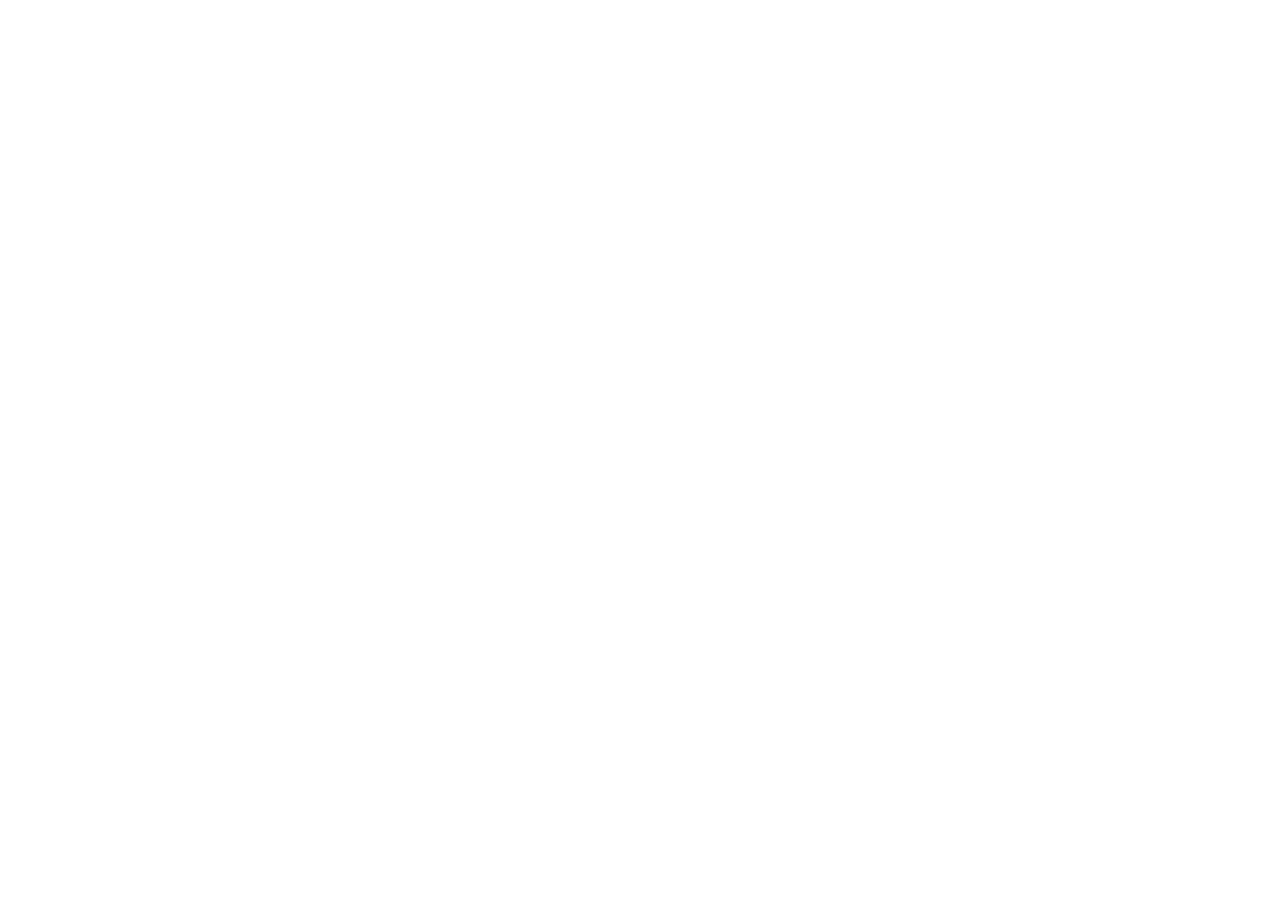
==== index.html @ 14834a82 "init: create shelter app" ====
<!DOCTYPE html>
<html lang="en">
  <head>
    <meta charset="UTF-8" />
    <meta name="viewport" content="width=device-width, initial-scale=1.0" />
    <title>Shelter</title>
    <link rel="stylesheet" href="./assets/normalize.css" />
    <link rel="stylesheet" href="./css/style.css" />
    <link rel="stylesheet" href="./css/pets.css" />
    <link rel="stylesheet" href="./css/main.css" />
    <link rel="icon" href="./favicon.ico" type="image/x-icon" />
  </head>
  <body>
    <div id="app" class="main-container"></div>

    <div>
      <script src="js/route.js"></script>
      <script src="js/router.js"></script>
      <script src="js/app.js"></script>
    </div>
  </body>
  <script src="./script.js"></script>
</html>
---- css/style.css ----
html {
  font-size: 10px;
  scroll-behavior: smooth;
}


h3 {
  font: 400 3.5rem/4.5rem Georgia;
  letter-spacing: 1.9px;
  color: #545454;
  margin: 0;
}

h6 {
  margin: 0;
}

a {
  text-decoration: none;
}
---- css/pets.css ----
h4 {
  font: 400 2rem/1 Georgia;
  letter-spacing: 0.06em;
  color: #545454;
  display: block;
  align-self: center;
  margin: 0;
}

.burger_nav,
.friends_br {
  display: none;
}
.scale_class,
.navigation__link,
.header_logo,
.button {
  transition: 0.35s ease-in-out;
  transform: scale(1);
}
.scale_class:hover,
.navigation__link:hover,
.header_logo:hover,
.button:hover {
  transform: scale(1.1);
}

.navigation__link:hover {
  color: #292929;
}

.button {
  width: 187px;
  height: 52px;
  border-radius: 100px;
  border: 2px solid #f1cdb3;
  background-color: #fff;
  box-sizing: border-box;
  transform: translateY(3px);
  display: flex;
  justify-content: center;
  align-items: center;
  cursor: pointer;
}
.button:hover {
  background-color: #fddcc4;
}

.button span {
  font: 400 1.7rem/130% Georgia;
  letter-spacing: 0.06em;
  text-decoration: none;
  color: #292929;
  display: block;
}

.wrapper {
  margin: auto;
  max-width: 1280px;
  box-sizing: border-box;
  width: 100%;
  padding: 0 40px;
}

.header_wrapper {
  background-color: #ffffff;
  height: 120px;
  display: flex;
  justify-content: space-between;
  flex-direction: row;
  padding: 30px 40px;
}

.header__navigation {
  width: 443px;
  display: flex;
  align-items: center;
}

.navigation {
  display: flex;
  flex-direction: row;
  justify-content: space-between;
  margin: 0;
  width: 100%;
  padding: 0;
}

.header_logo {
  margin: 0;
  font-size: 3.2rem;
  color: #545454;
  font-weight: 400;
  font-family: Georgia, 'Times New Roman', Times, serif;
  letter-spacing: 0.06em;
  line-height: 110%;
}

.header_logo a {
  color: #545454;
}

.header_subline {
  color: #292929;
  font-family: Arial, Helvetica, sans-serif;
  font-size: 1.3rem;
  text-indent: 4px;
  letter-spacing: 0.1em;
  line-height: 100%;
  margin: 0;
  padding-bottom: 1px;
}

.navigation__link {
  list-style-type: none;
  line-height: 2.4rem;
  font-size: 1.5rem;
  color: #545454;
  font-family: Arial, Helvetica, sans-serif;
}

.active_nav_link {
  padding-bottom: 0px;
  border-bottom: #f1cdb3 3px solid;
  width: auto;
  color: #545454;
}
.header_logo-line {
  display: flex;
  flex-direction: column;
  justify-content: space-between;
}

.pets_wrapper {
  height: 1342px;
  padding: 80px 40px 100px;
  display: flex;
  flex-direction: column;
  justify-content: space-between;
  align-items: center;
}

.pets_content {
  display: flex;
  flex-flow: row wrap;
  justify-content: space-between;
  gap: 30px 40px;
}

.pets_card {
  display: flex;
  flex-direction: column;
  align-items: center;
  justify-content: flex-start;
  height: 435px;
  background-color: #fafafa;
  gap: 30px;
  cursor: pointer;
}

.pets_card:hover {
  background-color: #fff;
}

.pets_h1 {
  font: 400 3.5rem/4.5rem Georgia;
  letter-spacing: 2.1px;
  color: #545454;
  display: block;
  width: 400px;
  height: 90px;
  margin: 0;
  text-indent: 60px;
}

.pets_slider {
  width: 340px;
  height: 52px;
  display: flex;
  flex-direction: row;
  justify-content: space-between;
}

.slider {
  width: 52px;
  height: 52px;
  border: 2px solid #cdcdcd;
  border-radius: 100px;
  box-sizing: border-box;
  display: flex;
  justify-content: center;
  align-items: center;
  cursor: pointer;
}

.slider_block {
  cursor: no-drop;
}

.slider_main {
  background-color: #f1cdb3;
  border: 0;
}

.slider_main a {
  font: 400 2rem/115% Georgia;
  letter-spacing: 0.06em;
  color: #292929;
}
footer {
  background-image: linear-gradient(to right, #513d2f, #211f20);
}

.footer_wrapper {
  height: 350px;
  display: flex;
  flex-direction: row;
  justify-content: space-between;
  align-items: flex-end;
}

.footer_puppy {
  width: 300px;
  height: 310px;
}

.footer_content {
  display: flex;
  flex-direction: column;
  justify-content: space-between;
  padding-bottom: 60px;
}

.footer_content a {
  color: #f1cdb3;
  font: 400 2rem/2.3rem Georgia;
  letter-spacing: 1.2px;
  text-decoration: none;
}

.footer_questions {
  width: 278px;
  height: 234px;
}
.footer_location {
  width: 302px;
  height: 234px;
}

.footer_h3 {
  color: #ffffff;
  letter-spacing: 2px;
}

.footer_block {
  display: flex;
  flex-direction: row;
  justify-content: flex-start;
  gap: 20px;
  align-items: center;
}

.slider_next,
.slider_next_double,
.slider_prev,
.slider_prev_double {
  position: relative;
}

.arrow-2-top,
.arrow-2-bottom {
  background: #292929;
  height: 10px;
  left: -5px;
  position: absolute;
  top: -5px;
  width: 1px;
}

.arrow_double_top,
.arrow_double_bottom,
.arrow-3-bottom,
.arrow-3-top {
  background: #292929;
  height: 10px;
  left: -5px;
  position: absolute;
  top: -5px;
  width: 1px;
}

.arrow-2-top {
  transform: rotate(60deg);
  transform-origin: bottom right;
  top: -4px;
}

.arrow-3-top {
  top: -4.5px;
  transform: rotate(60deg);
  transform-origin: bottom right;
  left: -13px;
}

.arrow-3-bottom {
  transform: rotate(-60deg);
  transform-origin: top right;
  left: -13px;
}

.arrow_double_top {
  left: 1px;
}

.arrow_double_bottom {
  left: 1px;
}
.arrow-2-bottom {
  transform: rotate(-60deg);
  transform-origin: top right;
}

.slider_prev_double,
.slider_prev {
  transform: rotate(180deg);
}

.arrow_prev {
  background: #cdcdcd;
  width: 1px;
}

.popup {
  width: 100vw;
  height: 100vh;
  background-color: rgba(41, 41, 41, 0.6);
  position: fixed;
  top: 0;
  display: none;
  z-index: 2;
  transition: all 1s ease-in-out;
  align-items: center;
  justify-content: center;
}
.popup_content {
  background-color: #fafafa;
  width: 900px;
  height: 500px;
  border-radius: 9px;
  position: relative;
}
.popup_close {
  width: 52px;
  height: 52px;
  border-radius: 100px;
  border: 2px solid #f1cdb3;
  box-sizing: border-box;
  position: absolute;
  right: -45px;
  top: -50px;
}
.line_1 {
  width: 20px;
  height: 2px;
  background-color: black;
  position: absolute;
  top: 23px;
  left: 15px;
  transform: rotate(45deg);
}
.line_2 {
  width: 20px;
  height: 2px;
  background-color: black;
  position: absolute;
  top: 23px;
  left: 15px;
  transform: rotate(135deg);
}

.popup_close {
  cursor: pointer;
}
.popup_card {
  width: 100%;
  height: 100%;
  display: flex;
  flex-direction: row;
}
.popup_h4 {
  font: 400 3.5rem/130% Georgia;
  letter-spacing: 0.06em;
  color: #000000;
  padding-bottom: 10px;
  align-self: flex-start;
}
.popup_h6 {
  font: 400 2rem/115% Georgia;
  letter-spacing: 0.06em;
  color: #000000;
  padding-bottom: 40px;
}
.popup_p {
  font: 400 1.5rem/110% Georgia;
  letter-spacing: 0.06em;
  color: #000000;
  padding-bottom: 40px;
}
.card_txt {
  height: 100%;
  display: flex;
  justify-content: flex-start;
  width: 100%;
  flex-direction: column;
  align-items: flex-start;
  padding: 50px 20px 88px 29px;
}
.li_name {
  font: 700 1.5rem/110% Georgia;
  letter-spacing: 0.06em;
  font-style: bold;
}
.popup_span {
  font: 400 1.5rem/110% Georgia;
  letter-spacing: 0.06em;
}
.popup_li {
  display: flex;
  flex-flow: row;
  padding-bottom: 10px;
  gap: 5px;
}

.stop_scroll {
  overflow: hidden;
}

@media (max-width: 1279px) {
  .header_wrapper {
    padding: 30px;
  }
  .pets_wrapper {
    padding: 80px 30px 0;
    height: 1733px;
    justify-content: flex-start;
  }
  .pets_content {
    gap: 30px 40px;
    justify-content: center;
    padding: 30px 0 40px;
    width: 580px;
  }

  .pets_h1 {
    width: auto;
    padding-left: 154px;
    padding-right: 154px;
  }

  .pets_card_none_tb {
    display: none;
  }
  .footer_wrapper {
    height: 639px;
    padding: 30px 64px 0;
    flex-flow: wrap row;
    column-gap: 50px;
    align-items: center;
  }
  .footer_questions {
    flex: 1 1 290px;
  }

  .footer_location {
    flex: 1 1 300px;
    align-items: flex-start;
  }
  .footer_puppy {
    align-self: center;
    padding: 0 81px;
    margin: auto;
    margin-bottom: 0;
  }
}
@media (max-width: 767.5px) {
  .header__navigation {
    display: none;
  }
  .burger_nav {
    display: flex;
    flex-direction: column;
    justify-content: space-between;
    height: 22px;
    width: 30px;
    align-self: center;
  }
  .burger_nav:hover {
    cursor: pointer;
  }

  .burger_el {
    height: 2px;
    width: auto;
    background-color: #000000;
  }
  .header_wrapper {
    padding: 30px 20px;
  }
  .pets_wrapper {
    height: 1649px;
    padding: 42px 10px;
  }
  .pets_card_none_mb {
    display: none;
  }
  .pets_h1 {
    font: 400 2.5rem/130% Georgia;
    letter-spacing: 0.06em;
    text-align: center;
    text-indent: 0;
    width: 300px;
    padding-left: 0;
    padding-right: 0;
  }
  .friends_br {
    display: inline;
  }
  .pets_content {
    width: 300px;
    padding-top: 16px;
    padding-bottom: 42px;
  }
  .pets_slider {
    gap: 10px;
    width: 300px;
  }

  .footer_wrapper {
    padding: 30px 10px 0;
    align-items: center;
    height: 809px;
    justify-content: center;
    gap: 40px;
  }
  .footer_content {
    padding: 0;
  }
  .footer_h3 {
    font: 400 2.5rem/130% Georgia;
    letter-spacing: 0.06em;
    text-align: center;
    padding: 0 6px;
  }
  .footer_questions {
    height: 208px;
    gap: 40px;
    margin: auto;
    align-items: center;
    flex: 1 1 290px;
  }

  .footer_location {
    width: 300px;
    height: 222px;
    align-self: center;
    align-items: center;
    gap: 40px;
    flex: 1 1 300px;
  }
  .footer_puppy {
    width: 260px;
    height: 269px;
  }
}

@media (max-width: 500px) {
  .footer_puppy {
    padding: 0;
  }
  .sec_location {
    align-self: flex-start;
  }
}

/* @media (min-width: 321px) and (max-width: 500px) {
  .help_card_last {
    margin-right: 0;
  }
} */
---- css/main.css ----
li {
  list-style-type: none;
}



.burger_nav {
  display: none;
  transition: all 1s ease-in-out;
}
.h1_span {
  display: none;
}
.friends_br {
  display: none;
}

.scale_class {
  transition: 0.35s ease-in-out;
  transform: scale(1);
}
.scale_class:hover {
  transform: scale(1.1);
}

.promo,
header {
  background-image: linear-gradient(to right, #5b483a, #262425);
}

.donation,
.friends {
  background-color: #f6f6f6;
}
.wrapper {
  margin: auto;
  max-width: 1280px;
  box-sizing: border-box;
  width: 100%;
  padding: 0 40px;
}

.header_wrapper {
  height: 90px;
  display: flex;
  justify-content: space-between;
  flex-direction: row;
  padding: 30px 40px 0;
}

.header__navigation {
  width: 443px;
  display: flex;
  align-items: center;
}
.navigation {
  display: flex;
  flex-direction: row;
  justify-content: space-between;
  padding: 0;
  margin: 0;
  width: 100%;
}

.header_logo {
  margin: 0;
  font-size: 3.2rem;
  color: #f1cdb3;
  font-weight: 400;
  font-family: Georgia, 'Times New Roman', Times, serif;
  letter-spacing: 1.8px;
  line-height: 3.5rem;
  cursor: pointer;
  transform: scale(1);
  transition: 0.35s ease-in-out;
}
.header_logo:hover {
  transform: scale(1.2);
}

.header_subline {
  color: #fff;
  font-family: Arial, Helvetica, sans-serif;
  font-size: 1.3rem;
  letter-spacing: 1.3px;
  line-height: 1.7rem;
  text-indent: 4px;
  margin: 0;
}

.navigation__link {
  list-style-type: none;
  font: 400 1.5rem/2.4rem Arial;
  display: flex;
  color: #cdcdcd;
  align-items: flex-end;
  padding-bottom: 3px;
  cursor: pointer;
  text-decoration: none;
  transform: scale(1);
  transition: 0.35s ease-in-out;
}

.navigation__link:hover {
  color: #fafafa;
  transform: scale(1.1);
}

.active_nav_link {
  padding-bottom: 0px;
  color: #fff;
  border-bottom: #f1cdb3 3px solid;
  width: 114px;
}

.header_logo-line {
  display: flex;
  flex-direction: column;
  justify-content: space-between;
}

.promo_wrapper {
  height: 818px;
  display: flex;
  flex-direction: row;
  align-items: flex-end;
  justify-content: space-between;
  padding: 0 40px;
}

.promo_content {
  display: flex;
  flex-direction: column;
  justify-content: space-between;
  width: 460px;
  height: 322px;
  padding-bottom: 243px;
}
.promo_content h1 {
  font-size: 4.4rem;
  line-height: 5.7rem;
  font-family: Georgia, 'Times New Roman', Times, serif;
  color: #fff;
  font-weight: 400;
  display: block;
  padding-right: 150px;
  margin: 0;
}
.promo_text {
  font: 400 1.5rem/2.4rem Arial, sans-serif;
  color: #cdcdcd;
}

.button {
  width: 207px;
  height: 52px;
  border-radius: 100px;
  background-color: #f1cdb3;
  border: solid #f1cdb3;
  font: 400 1.7rem/2.2rem Georgia;
  letter-spacing: 1px;
  cursor: pointer;
  transition: 0.2s ease-in-out;
  transform: scale(1);
}
.button:hover {
  background-color: #fff;
  transition: 0.2s ease-in-out;
  transform: scale(1.1);
}

.promo_image {
  height: 728px;
  width: 698px;
}

.about_wrapper {
  height: 588px;
  display: flex;
  flex-direction: row;
  justify-content: center;
  gap: 122px;
  align-items: flex-start;
}

.about_content {
  width: 430px;
  height: 380px;
  padding-top: 94px;
}
.about_image {
  width: 300px;
  height: 408px;
  padding-top: 80px;
}
.about_text {
  font: 400 1.5rem/2.4rem Arial;
  color: #4c4c4c;
  margin: 0;
}
.about_content {
  display: flex;
  justify-content: space-between;
  flex-direction: column;
  gap: 25px;
}

.friends_wrapper {
  height: 877px;
  background-color: #f6f6f6;
  display: flex;
  flex-direction: column;
  justify-content: space-between;
  padding-top: 80px;
  gap: 60px;
  padding-bottom: 100px;
}

.friends_array {
  display: flex;
  flex-direction: row;
  justify-content: space-between;
  gap: 90px;
}
.friends_nav {
  display: flex;
  flex-direction: row;
  justify-content: space-between;
  align-items: center;
  width: 100%;
}
.friends_content {
  height: 435px;
  display: flex;
  flex-direction: row;
  gap: 90px;
}

.friend_h3 {
  width: 400px;
  align-self: center;
  text-indent: 60px;
  letter-spacing: 2.1px;
}

.button_friends {
  align-self: center;
  margin: 30px 41.5px;
  width: 187px;
  height: 52px;
  background-color: #fafafa;
  border: #f1cdb3 2px solid;
}

.button_friends:hover {
  background-color: #fddcc4;
}
.button_sec_friend {
  align-self: center;
  background-color: #f1cdb3;
  width: 261px;
  height: 52px;
}
.button_friends > a {
  text-decoration: none;
  color: #292929;
  display: block;
}

.friend_arrow {
  width: 52px;
  height: 52px;
  background-image: url('../../assets/icons/button_arrow.png');
  transition: background-image 1s;
  cursor: pointer;
}
.friend_arrow:hover {
  background-image: url('../../assets/icons/button_arrow_hover.png');
}

.friend_arrow_rg {
  transform: rotate(180deg);
}

.friend_card {
  display: flex;
  flex-direction: column;
  justify-content: flex-end;
  width: 270px;
  height: 435px;
  background: #fafafa;
  align-items: center;
  cursor: pointer;
}
.friend_card:hover {
  background-color: #ffffff;
}

.friend_name {
  font: 400 2rem/2.3rem Georgia;
  margin-top: 30px;
  letter-spacing: 1px;
}
.friend_card > img {
  width: 270px;
  height: 270px;
}
.help_wrapper {
  height: 611px;
  background-color: #fff;
  display: flex;
  padding-top: 80px;
  flex-direction: column;
  align-items: center;
  justify-content: flex-start;
}
.help_h3 {
  width: 308px;
  height: 90px;
  padding-bottom: 60px;
  line-height: 130%;
}
.help_sec_line {
  padding-left: 60px;
}

.help_array {
  display: flex;
  flex-direction: row;
  width: 1200px;
  height: 281px;
  flex-wrap: wrap;
  justify-content: center;
  row-gap: 55px;
  column-gap: 120px;
}

.help_card {
  display: flex;
  align-items: center;
  width: min-content;
  box-sizing: border-box;
  flex: 0 1;
  flex-direction: column;
  height: 113px;
  justify-content: space-between;
}

.help_card img {
  width: 60px;
  height: 60px;
}
.help_card h4 {
  font: 400 2rem/115% Georgia;
  white-space: nowrap;
  letter-spacing: 0.06em;
  margin: 0;
}

.donation_wrapper {
  height: 462px;
  background-color: #f6f6f6;
  display: flex;
  flex-direction: row;
  justify-content: center;
  padding-top: 80px;
  padding-bottom: 100px;
  gap: 30px;
}

.donation_content {
  display: flex;
  flex-direction: column;
  justify-content: space-between;
  width: 380px;
  height: 282px;
  gap: 20px;
}

.donation_img {
  width: 505px;
  height: 261px;
  padding-top: 11px;
  padding-bottom: 10px;
}

.donation_h3 {
  letter-spacing: 2.1px;
}
.credit_subline {
  font: 400 1.5rem/1.65rem Georgia;
  letter-spacing: 0.9px;
}
.credit_card_block {
  display: flex;
  flex-direction: row;
  width: 349px;
  height: 43px;
  justify-content: space-evenly;
  align-items: center;
  background-color: #f1cdb3;
  border-radius: 9px;
}
.credit_text {
  font: 400 2rem/2.3rem Georgia;
  letter-spacing: 1.2px;
  color: #545454;
}
.credit_info_text {
  font: italic 400 1.2rem/1.8rem Arial;
  color: #b2b2b2;
}

.footer_wrapper {
  height: 350px;
  display: flex;
  flex-direction: row;
  justify-content: space-between;
  align-items: flex-end;
}

footer {
  background-image: linear-gradient(to right, #513d2f, #1a1a1c);
}

.footer_puppy {
  width: 300px;
  height: 310px;
}

.footer_content {
  display: flex;
  flex-direction: column;
  justify-content: space-between;
  padding-bottom: 60px;
}

.footer_content a {
  color: #f1cdb3;
  font: 400 2rem/2.3rem Georgia;
  letter-spacing: 1.2px;
  text-decoration: none;
}

.footer_questions {
  width: 278px;
  height: 234px;
}
.footer_location {
  width: 302px;
  height: 234px;
}

.footer_h3 {
  color: #ffffff;
  letter-spacing: 2px;
}

.footer_block {
  display: flex;
  flex-direction: row;
  justify-content: flex-start;
  gap: 20px;
  align-items: center;
}

.burger_menu {
  width: 320px;
  height: 100vh;
  background-color: #292929;
  position: fixed;
  right: -320px;
  top: 0;
  z-index: 2;
  padding: 248px 38px;
  box-sizing: border-box;
  transition: all 1s ease-in-out;
}
.menu_overlay {
  width: 0;
  height: 100vh;
  position: fixed;
  background-color: rgba(0, 0, 0, 0.5);
  z-index: 1;
  transition: all 1s ease-in-out;
  /* visibility: hidden; */
  /* right: 100vw; */
}
.menu_overlay_animation {
  /* visibility: visible; */
  width: 100vw;
  /* transform: translateX(-100vw); */
}
.stop_scroll {
  overflow: hidden;
}

.popup {
  width: 100vw;
  height: 100vh;
  background-color: rgba(41, 41, 41, 0.6);
  position: fixed;
  top: 0;
  display: none;
  z-index: 2;
  transition: all 1s ease-in-out;
  align-items: center;
  justify-content: center;
}
.popup_content {
  background-color: #fafafa;
  width: 900px;
  height: 500px;
  border-radius: 9px;
  position: relative;
}
.popup_close {
  width: 52px;
  height: 52px;
  border-radius: 100px;
  border: 2px solid #f1cdb3;
  box-sizing: border-box;
  position: absolute;
  right: -45px;
  top: -50px;
}
.line_1 {
  width: 20px;
  height: 2px;
  background-color: black;
  position: absolute;
  top: 23px;
  left: 15px;
  transform: rotate(45deg);
}
.line_2 {
  width: 20px;
  height: 2px;
  background-color: black;
  position: absolute;
  top: 23px;
  left: 15px;
  transform: rotate(135deg);
}

.popup_close {
  cursor: pointer;
}
.popup_card {
  width: 100%;
  height: 100%;
  display: flex;
  flex-direction: row;
}
.popup_h4 {
  font: 400 3.5rem/130% Georgia;
  letter-spacing: 0.06em;
  color: #000000;
  padding-bottom: 10px;
  align-self: flex-start;
  margin: 0;
}
.popup_h6 {
  font: 400 2rem/115% Georgia;
  letter-spacing: 0.06em;
  color: #000000;
  padding-bottom: 40px;
}
.popup_p {
  font: 400 1.5rem/110% Georgia;
  letter-spacing: 0.06em;
  color: #000000;
  padding-bottom: 40px;
}
.card_txt {
  height: 100%;
  display: flex;
  justify-content: flex-start;
  width: 100%;
  flex-direction: column;
  align-items: flex-start;
  padding: 50px 20px 88px 29px;
}
.li_name {
  font: 700 1.5rem/110% Georgia;
  letter-spacing: 0.06em;
  font-style: bold;
}
.popup_span {
  font: 400 1.5rem/110% Georgia;
  letter-spacing: 0.06em;
}
.popup_li {
  display: flex;
  flex-flow: row;
  padding-bottom: 10px;
  gap: 5px;
}
.popup_ul {
  padding: 0;
}
/* .burger_menu_come {
  display: block;
} */
.burger_menu_animation {
  transform: translateX(-320px);
  transition: all 1s ease-in-out;
}

/* .overlay {
  background-color: rgba(0, 0, 0, 0.7);
  height: 100%;
  position: absolute;
  width: 100%;
  z-index: 2;
} */

.menu_navigation {
  height: 327px;
  width: 243px;
}
.menu_navigation_ul {
  height: 100%;
  display: flex;
  gap: 40px;
  flex-direction: column;
  justify-content: space-between;
  align-items: center;
  padding: 0;
  margin: 0;
}
.navigation__link_menu {
  font: 400 3.2rem/160% Arial;
  color: #fafafa;
  white-space: nowrap;
  height: 51px;
  padding-bottom: 0;
  /* align-self: center; */
}
/* .menu_navigation_ul:last-child {
  margin-top: 4px;
} */
.active_nav_link_menu {
  padding-bottom: 0px;
  color: #fff;
  border-bottom: #f1cdb3 3px solid;
  width: auto;
}
.burger_nav_active {
  transform: rotate(90deg);
}
@media (max-width: 1250px) {
  h3 {
    letter-spacing: 0.06em;
  }
  .wrapper {
    padding: 0 30px;
  }
  .header_wrapper {
    padding: 30px 30px 0;
  }

  .promo_wrapper {
    height: 1075px;
    padding: 0 30px;
    flex-direction: column;
    justify-content: flex-end;
    align-items: center;
  }
  .promo_image {
    width: 569px;
    height: 593px;
    align-self: flex-end;
  }
  .promo_content {
    padding-bottom: 100px;
  }
  .promo_button {
    align-self: center;
  }

  .about_wrapper {
    height: 1048px;
    flex-direction: column-reverse;
    justify-content: flex-start;
    align-items: center;
    gap: 0;
    padding-bottom: 100px;
  }
  .about_content {
    /* padding-top: 0;
    padding-bottom: 9px; */
    width: auto;
    padding: 0 136px 9px 135px;
  }
  .about_content h3 {
    padding-left: 4px;
  }
  .about_text {
    padding-left: 4px;
    padding-right: 1px;
  }
  .about_image {
    padding-top: 71px;
  }

  .friend_card_third {
    display: none;
  }
  .friends_wrapper {
    gap: 60px;
    padding: 80px 30px 100px;
  }
  .friends_content {
    gap: 5.2vw;
  }

  .help_wrapper {
    height: 779px;
    padding: 80px 69px 100px;
  }
  .help_array {
    height: 449px;
    width: auto;
    gap: 55px 60px;
  }
  .help_card {
    box-sizing: border-box;
    flex: 1 1 170px;
  }
  .help_h3 {
    width: 310px;
    letter-spacing: 0.06em;
  }
  .donation_wrapper {
    height: 783px;
    flex-direction: column-reverse;
    align-items: center;
    justify-content: flex-start;
    padding-bottom: 100px;
    gap: 60px;
  }
  .donation_img {
    padding: 0;
  }
  .footer_wrapper {
    height: 639px;
    padding: 30px 64px 0;
    flex-flow: wrap row;
    column-gap: 50px;
    align-items: center;
  }
  .footer_questions {
    flex: 1 1 290px;
  }

  .footer_location {
    flex: 1 1 300px;
    align-items: flex-start;
  }
  .footer_puppy {
    align-self: center;
    /* flex: 1 1; */
    padding: 0 75px;
    /* align-self: flex-end; */
    margin: auto;
    margin-bottom: 0;
  }

  .promo_content {
    width: auto;
  }
  .promo_content h1 {
    padding: 0 274px 0 124px;
  }
  .promo_text {
    padding-left: 124px;
    padding-right: 124px;
  }
}

@media (max-width: 767.5px) {
  .wrapper {
    padding-left: 10px;
    padding-right: 10px;
  }
  .header_wrapper {
    padding: 30px 20px 0;
  }

  .header__navigation {
    display: none;
  }
  .burger_nav {
    display: flex;
    flex-direction: column;
    justify-content: space-between;
    height: 22px;
    width: 30px;
    align-self: center;
    z-index: 3;
  }
  .burger_el {
    height: 2px;
    width: auto;
    background-color: #f1cdb3;
  }
  .promo_wrapper {
    height: 733px;
    padding: 0 20px;
  }
  .promo_content {
    width: 100%;
    padding-bottom: 105px;
    height: auto;
    justify-content: space-between;
    gap: 42px;
    align-items: center;
  }
  .promo_content h1 {
    font: 400 2.5rem/130% Georgia;
    letter-spacing: 0.06em;
    padding-right: 0;
    padding-left: 0;
    width: 200px;
    display: block;
    text-align: center;
  }
  .promo_image {
    width: 260px;
    height: 271.77px;
    align-self: flex-end;
    transform: translate(10px);
  }
  .promo_button {
    align-self: center;
  }
  .promo_text {
    width: 300px;
    height: 96px;
    text-align: center;
    line-height: auto;
    padding-right: 0;
    padding-left: 0;
  }
  h3 {
    font: 400 2.5rem/130% Georgia;
    letter-spacing: 0.06em;
  }

  .about_content h3 {
    text-align: center;
  }
  .about_wrapper {
    height: 974px;
    padding-bottom: 42.4px;
    padding-top: 42px;
    /* gap: 42px; */
    justify-content: flex-end;
    align-items: center;
  }
  .about_image {
    width: 260px;
    height: 353.6px;
    padding-top: 42px;
  }
  .about_text {
    width: 270px;
    font: 400 1.5rem/160% Arial;
    text-align: justify;
  }
  .about_content {
    justify-content: flex-start;
    padding-bottom: 0;
    padding-right: 0;
    padding-left: 0;
    width: 300px;
    align-items: center;
    height: 494px;
    gap: 24px;
  }

  .friends_wrapper {
    height: 791px;
    padding: 42px 10px;
    gap: 42px;
    justify-content: flex-start;
  }
  .friend_card_second {
    display: none;
  }
  .friend_arrow_lf {
    order: 1;
    margin-right: 80px;
  }
  .friend_arrow_rg {
    order: 2;
  }
  .friends_nav {
    flex-flow: row wrap;
    justify-content: center;
    gap: 20px 0;
  }
  .friends_content {
    flex: 1 1 100%;
    margin: auto;
    gap: 0;
    align-items: center;
    justify-content: space-between;
  }
  .friend_card {
    margin: auto;
  }
  .friend_h3 {
    width: 300px;
    text-align: center;
    text-indent: 0;
    letter-spacing: 0.06em;
    font: 400 2.5rem/130% Georgia;
  }
  .friends_br {
    display: inline;
  }

  .help_wrapper {
    height: 745px;
    padding: 42px 15px;
    gap: 42px;
  }
  .help_h3 {
    width: 224px;
    height: 64px;
    text-align: center;
    padding-bottom: 0;
  }
  .help_sec_line {
    padding-left: 0;
  }
  .help_br {
    display: none;
  }
  .help_array {
    gap: 30px;
  }
  .help_card {
    flex: 1 1 130px;
    height: 87px;
  }
  .help_card > img {
    width: 50px;
    height: 50px;
  }
  .help_card h4 {
    font: 400 1.5rem/110% Georgia;
    letter-spacing: 0.06em;
  }
  .help_card_last {
    flex: 0 1 130px;
    margin-right: auto;
  }

  .donation_wrapper {
    /* justify-content: flex-end; */
    padding: 42px 10px;
    height: 542.2px;
    gap: 42px;
  }
  .donation_content {
    align-items: center;
    width: 300px;
    height: 281px;
  }
  .donation_h3 {
    text-align: center;
    letter-spacing: 0.06em;
  }
  .donation_img {
    width: 260px;
    height: 135px;
  }
  .credit_subline {
    font: 400 1.5rem/160% Georgia;
    letter-spacing: normal;
  }
  .credit_card_block {
    width: 281px;
    box-sizing: border-box;
    margin: 0 10px;
    gap: 15px;
    justify-content: center;
  }
  .credit_text {
    font: 400 1.5rem/110% Georgia;
    letter-spacing: 0.06em;
  }
  .credit_info_text {
    text-align: justify;
    padding: 0 10px;
  }

  .footer_wrapper {
    padding: 30px 10px 0;
    align-items: center;
    height: 809px;
    justify-content: center;
    gap: 40px;
  }
  .footer_content {
    padding: 0;
  }
  .footer_h3 {
    font: 400 2.5rem/130% Georgia;
    letter-spacing: 0.06em;
    text-align: center;
    padding: 0 6px;
    /* align-self: center; */
  }
  .footer_questions {
    height: 208px;
    gap: 40px;
    margin: auto;
    align-items: center;
    flex: 1 1 290px;
  }

  .footer_location {
    width: 300px;
    height: 222px;
    align-self: center;
    /* margin: auto; */
    align-items: center;
    gap: 40px;
    flex: 1 1 300px;
  }

  .footer_puppy {
    width: 260px;
    height: 269px;
    /* padding: 0; */
  }
}
@media (max-width: 500px) {
  .footer_puppy {
    padding: 0;
  }
  .sec_location {
    align-self: flex-start;
  }
}
@media (min-width: 321px) and (max-width: 768px) {
  .help_card_last {
    margin-right: 0;
  }
}
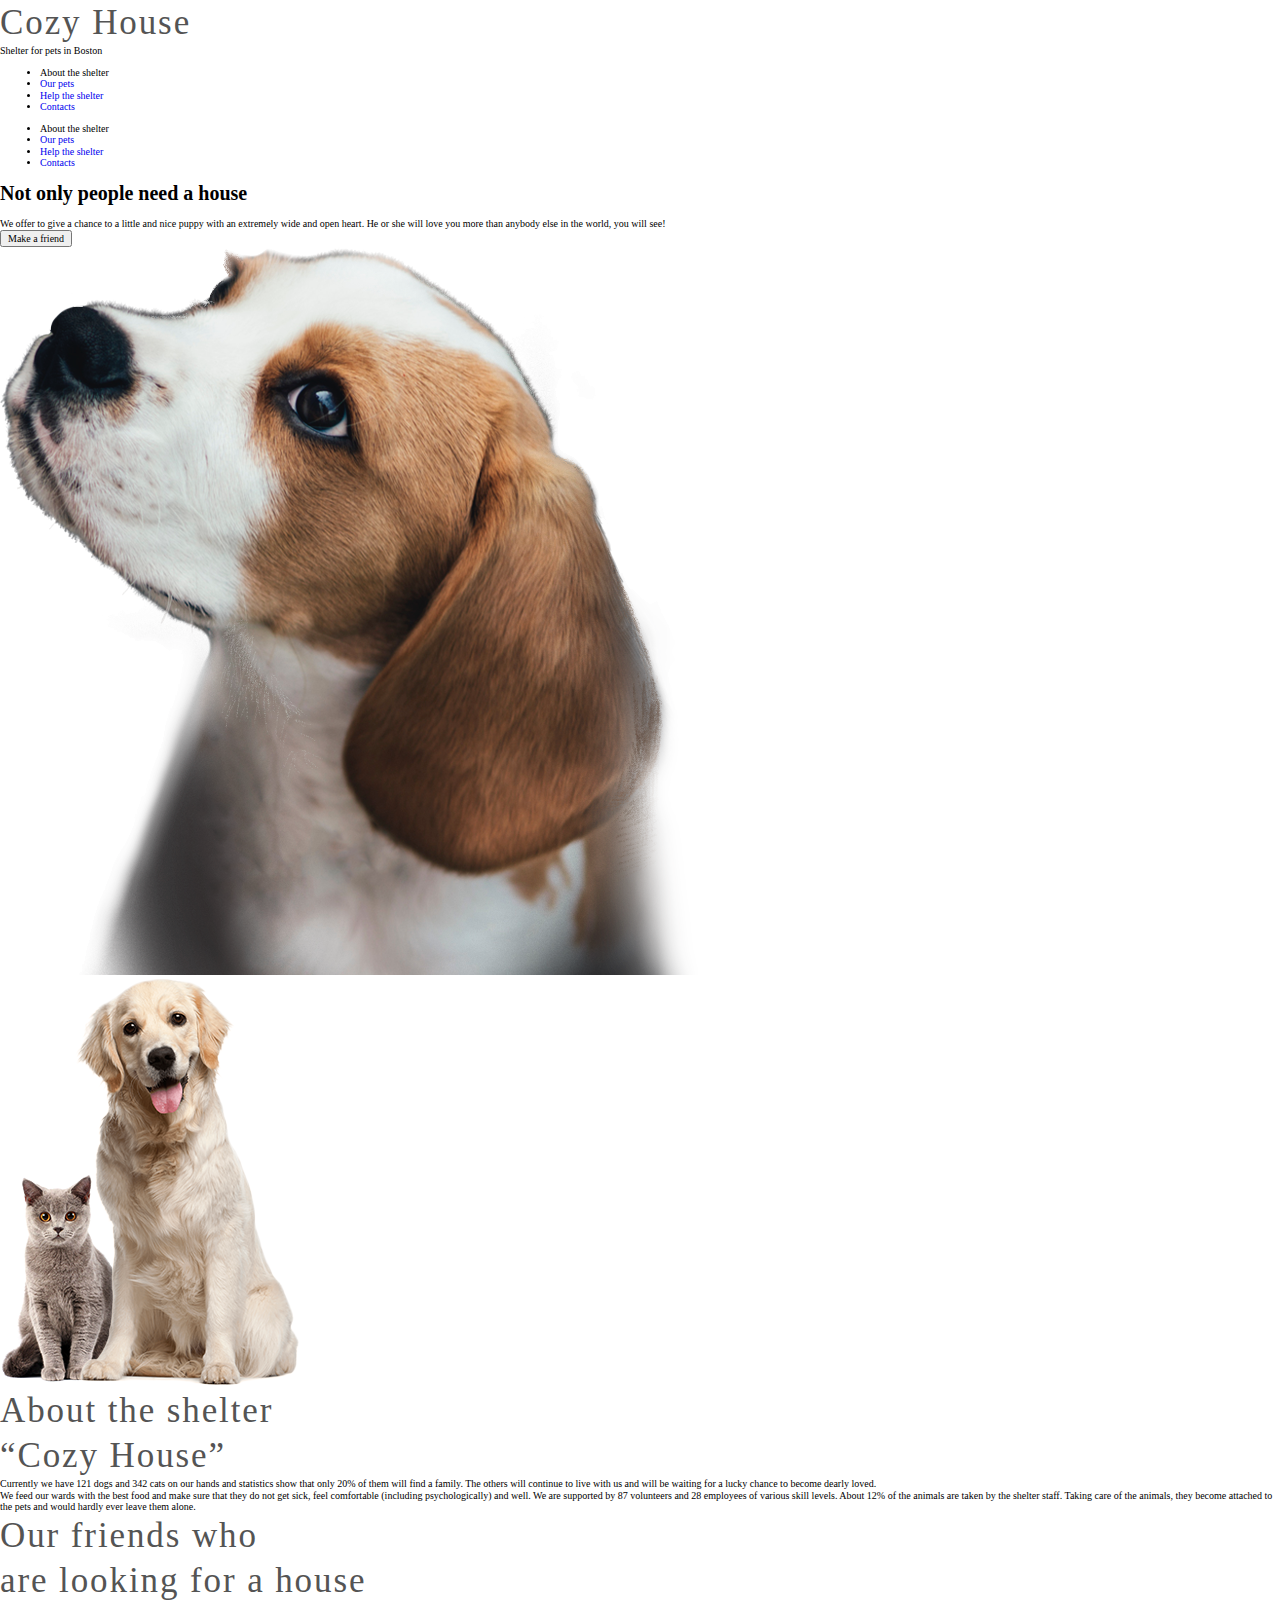
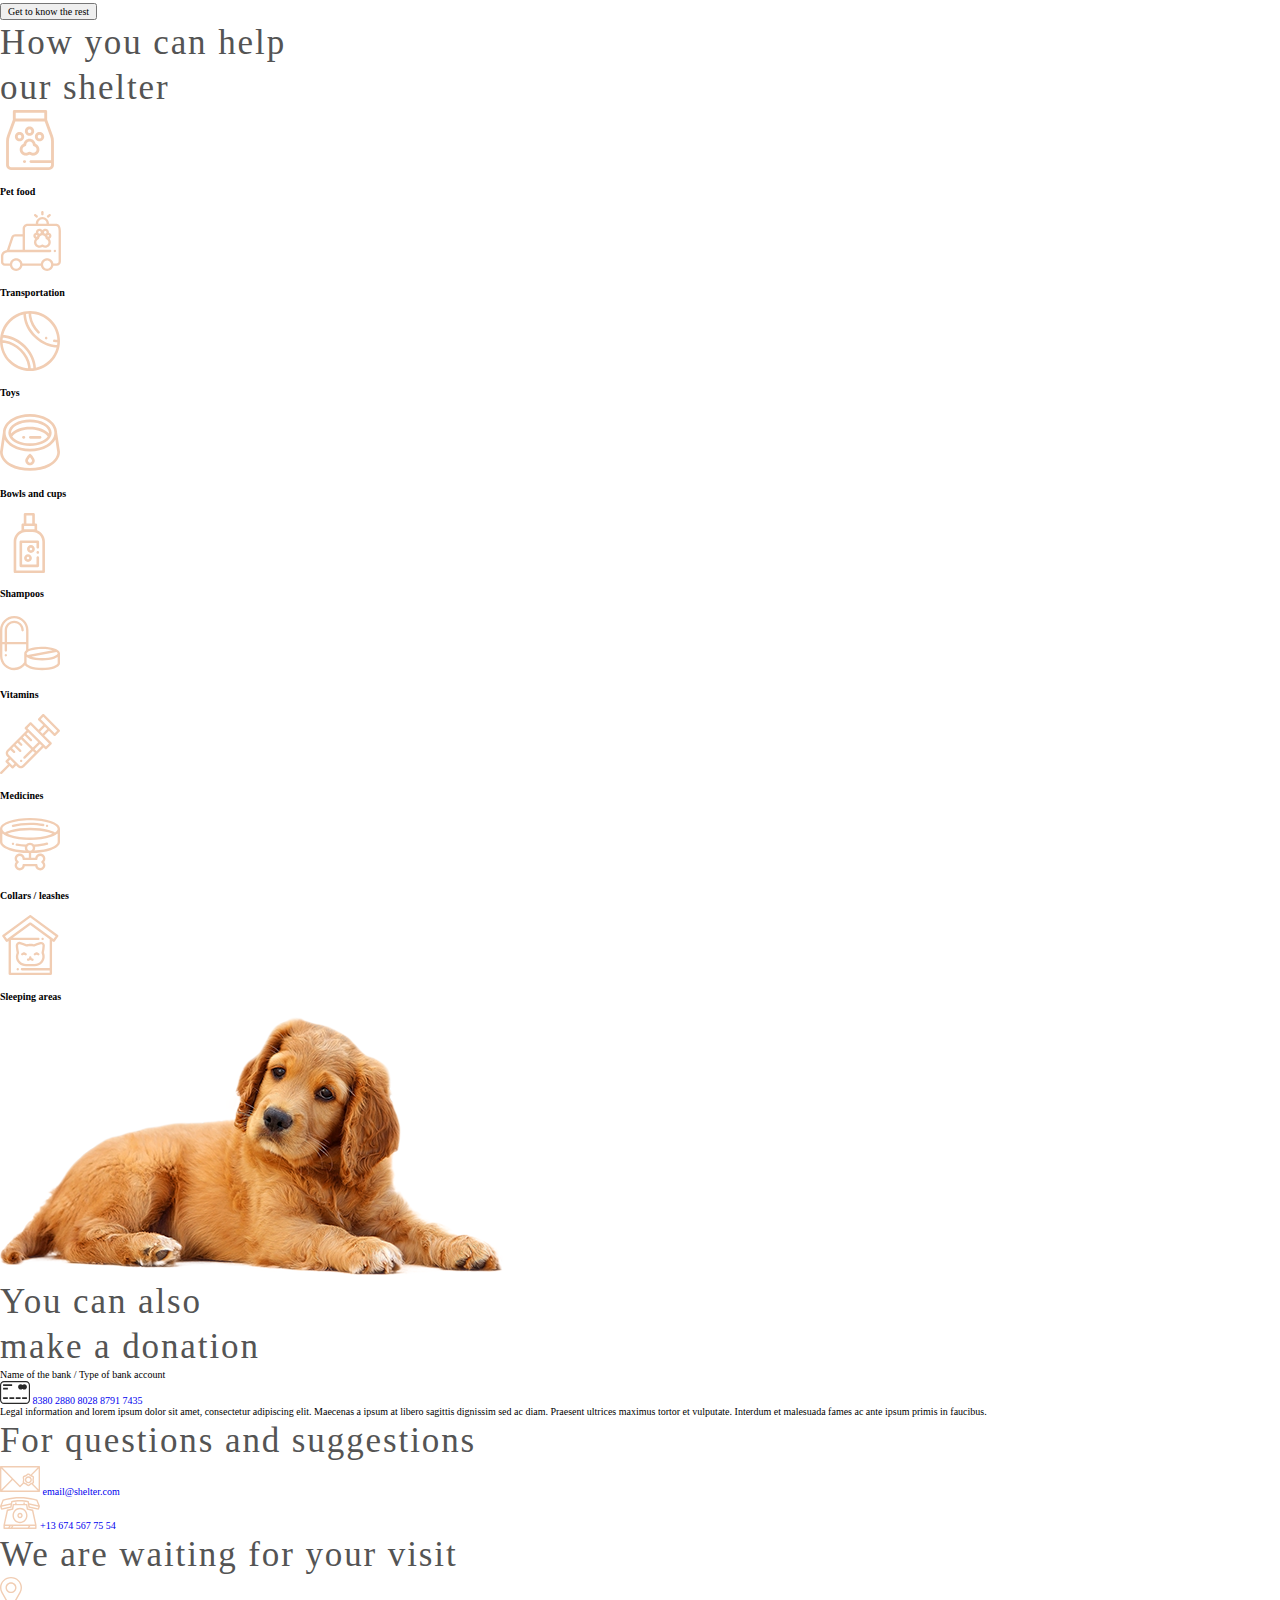
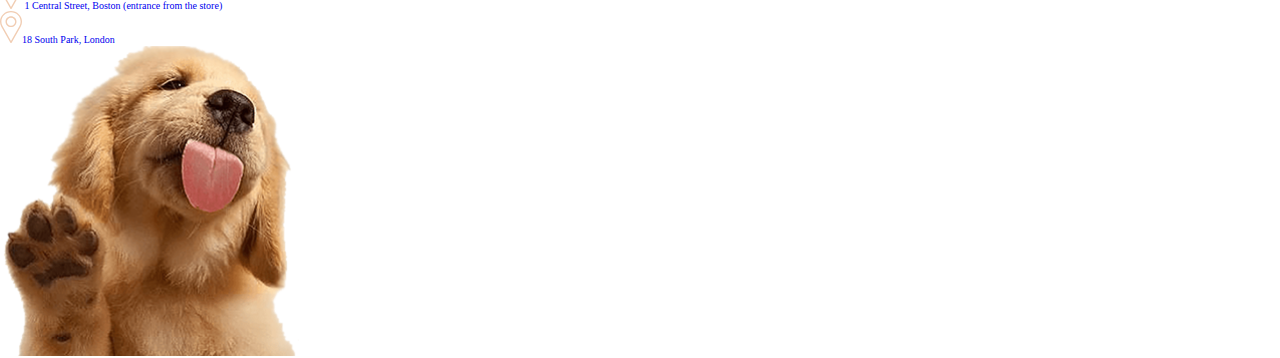
==== commit c8d2685a: "fix: change pages html" ====
--- a/index.html
+++ b/index.html
@@ -6,8 +6,8 @@
     <title>Shelter</title>
     <link rel="stylesheet" href="./assets/normalize.css" />
     <link rel="stylesheet" href="./css/style.css" />
-    <link rel="stylesheet" href="./css/pets.css" />
-    <link rel="stylesheet" href="./css/main.css" />
+    <!-- <link rel="stylesheet" href="./css/pets.css" />
+    <link rel="stylesheet" href="./css/main.css" /> -->
     <link rel="icon" href="./favicon.ico" type="image/x-icon" />
   </head>
   <body>
@@ -19,5 +19,5 @@
       <script src="js/app.js"></script>
     </div>
   </body>
-  <script src="./script.js"></script>
+  <!-- <script src="js/main.js"></script> -->
 </html>
--- a/css/style.css
+++ b/css/style.css
@@ -17,4 +17,9 @@
 
 a {
   text-decoration: none;
+}
+
+.main-container{
+  width: 100vw;
+  height: 100vh;
 }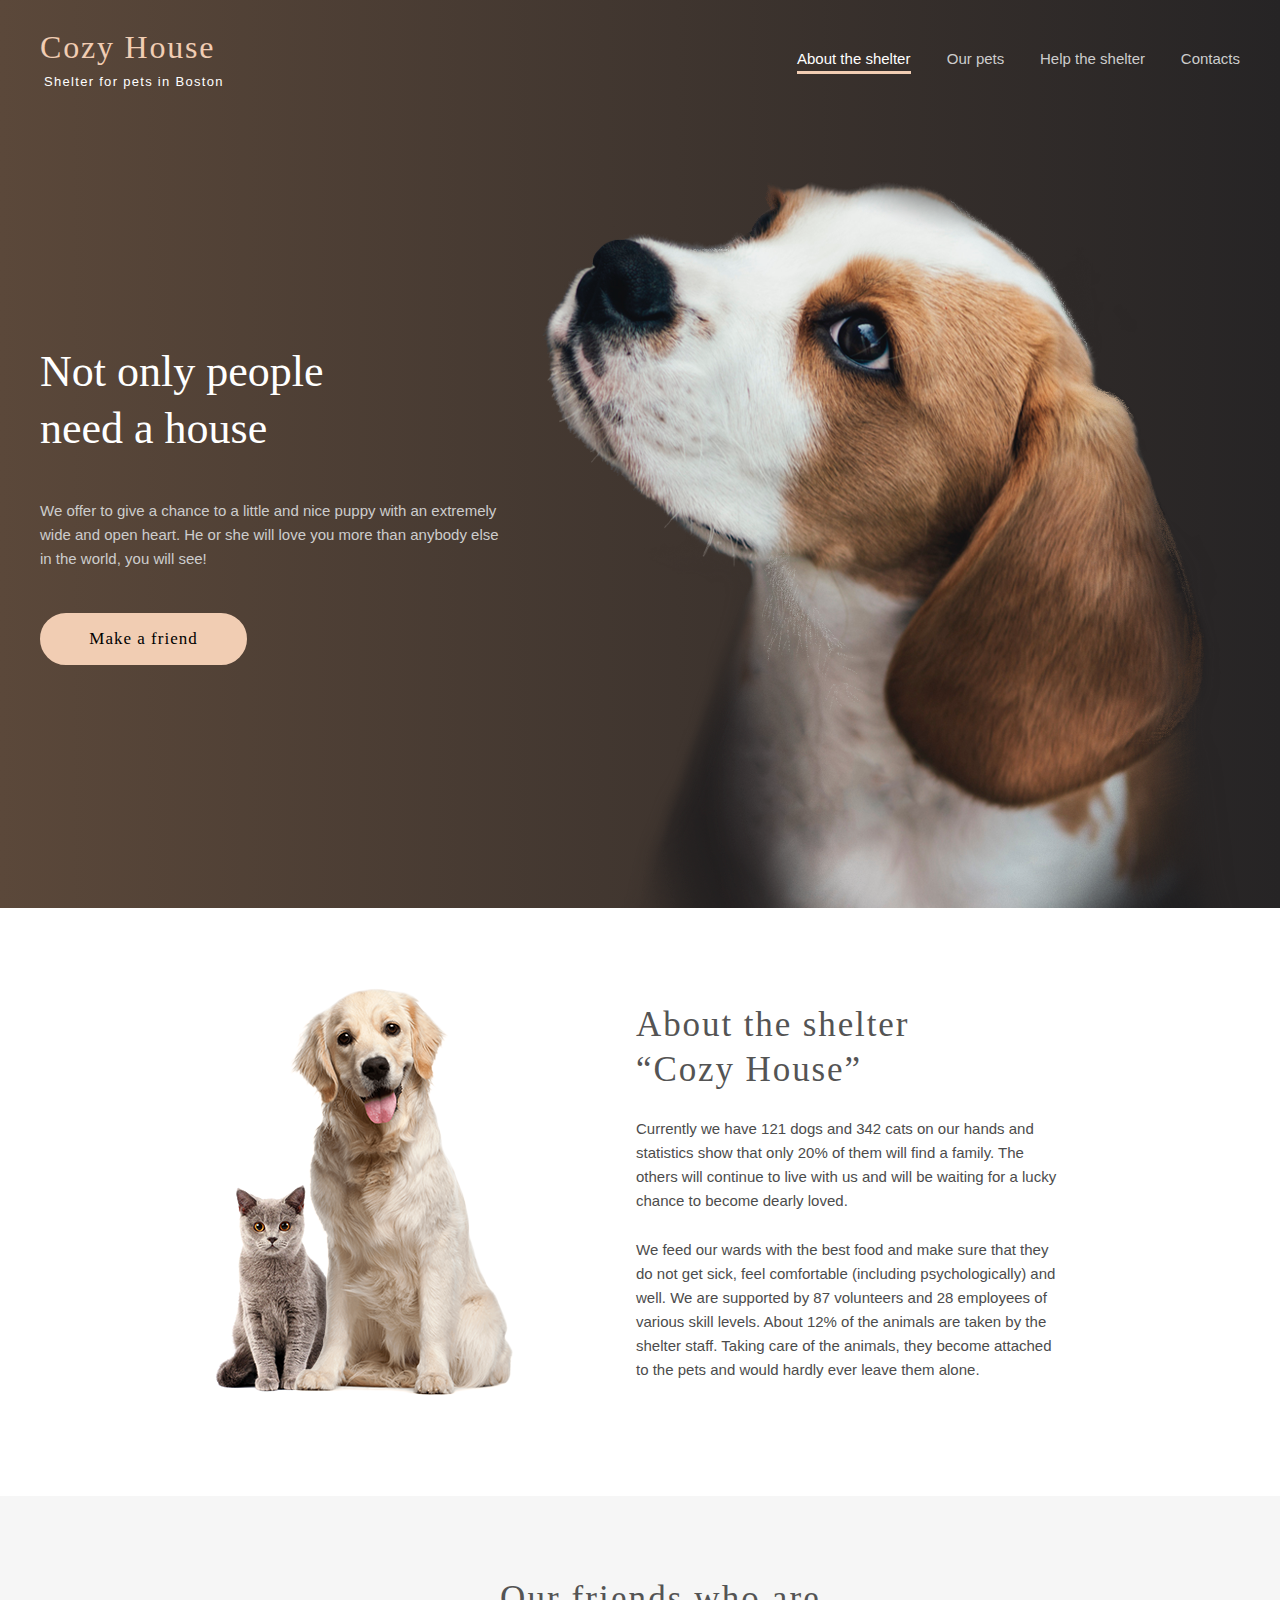
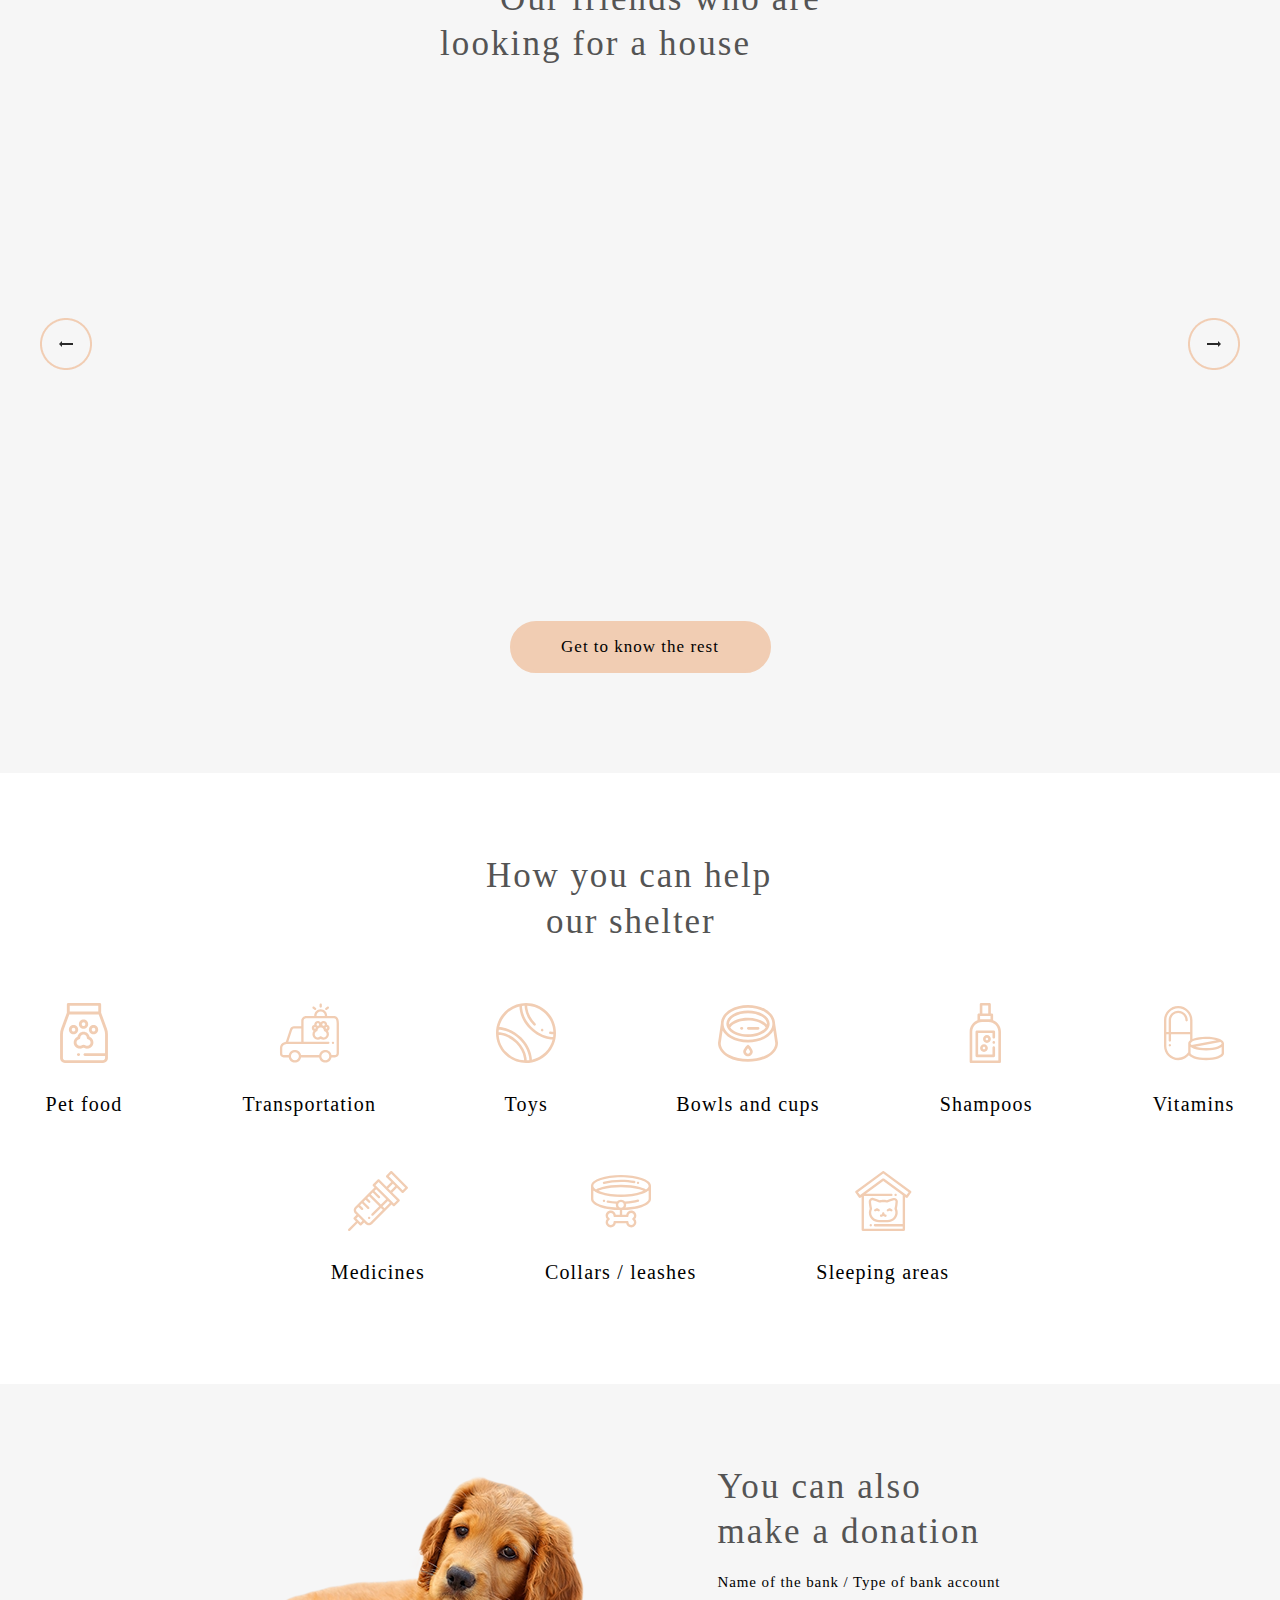
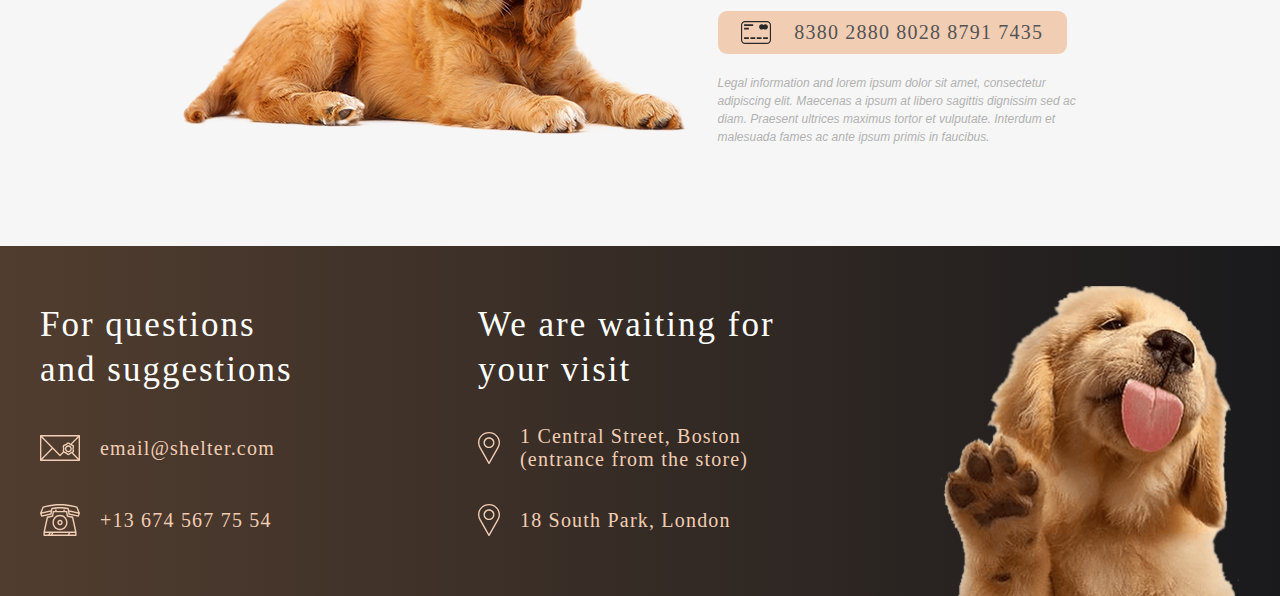
==== commit 1eeb0f36: "feat: add new branch gh-pages" ====
--- a/index.html
+++ b/index.html
@@ -6,6 +6,7 @@
     <title>Shelter</title>
     <link rel="stylesheet" href="./assets/normalize.css" />
     <link rel="stylesheet" href="./css/style.css" />
+    <link rel="icon" href="../assets/icons/favicon.ico" />
     <!-- <link rel="stylesheet" href="./css/pets.css" />
     <link rel="stylesheet" href="./css/main.css" /> -->
     <link rel="icon" href="./favicon.ico" type="image/x-icon" />
@@ -19,5 +20,4 @@
       <script src="js/app.js"></script>
     </div>
   </body>
-  <!-- <script src="js/main.js"></script> -->
 </html>
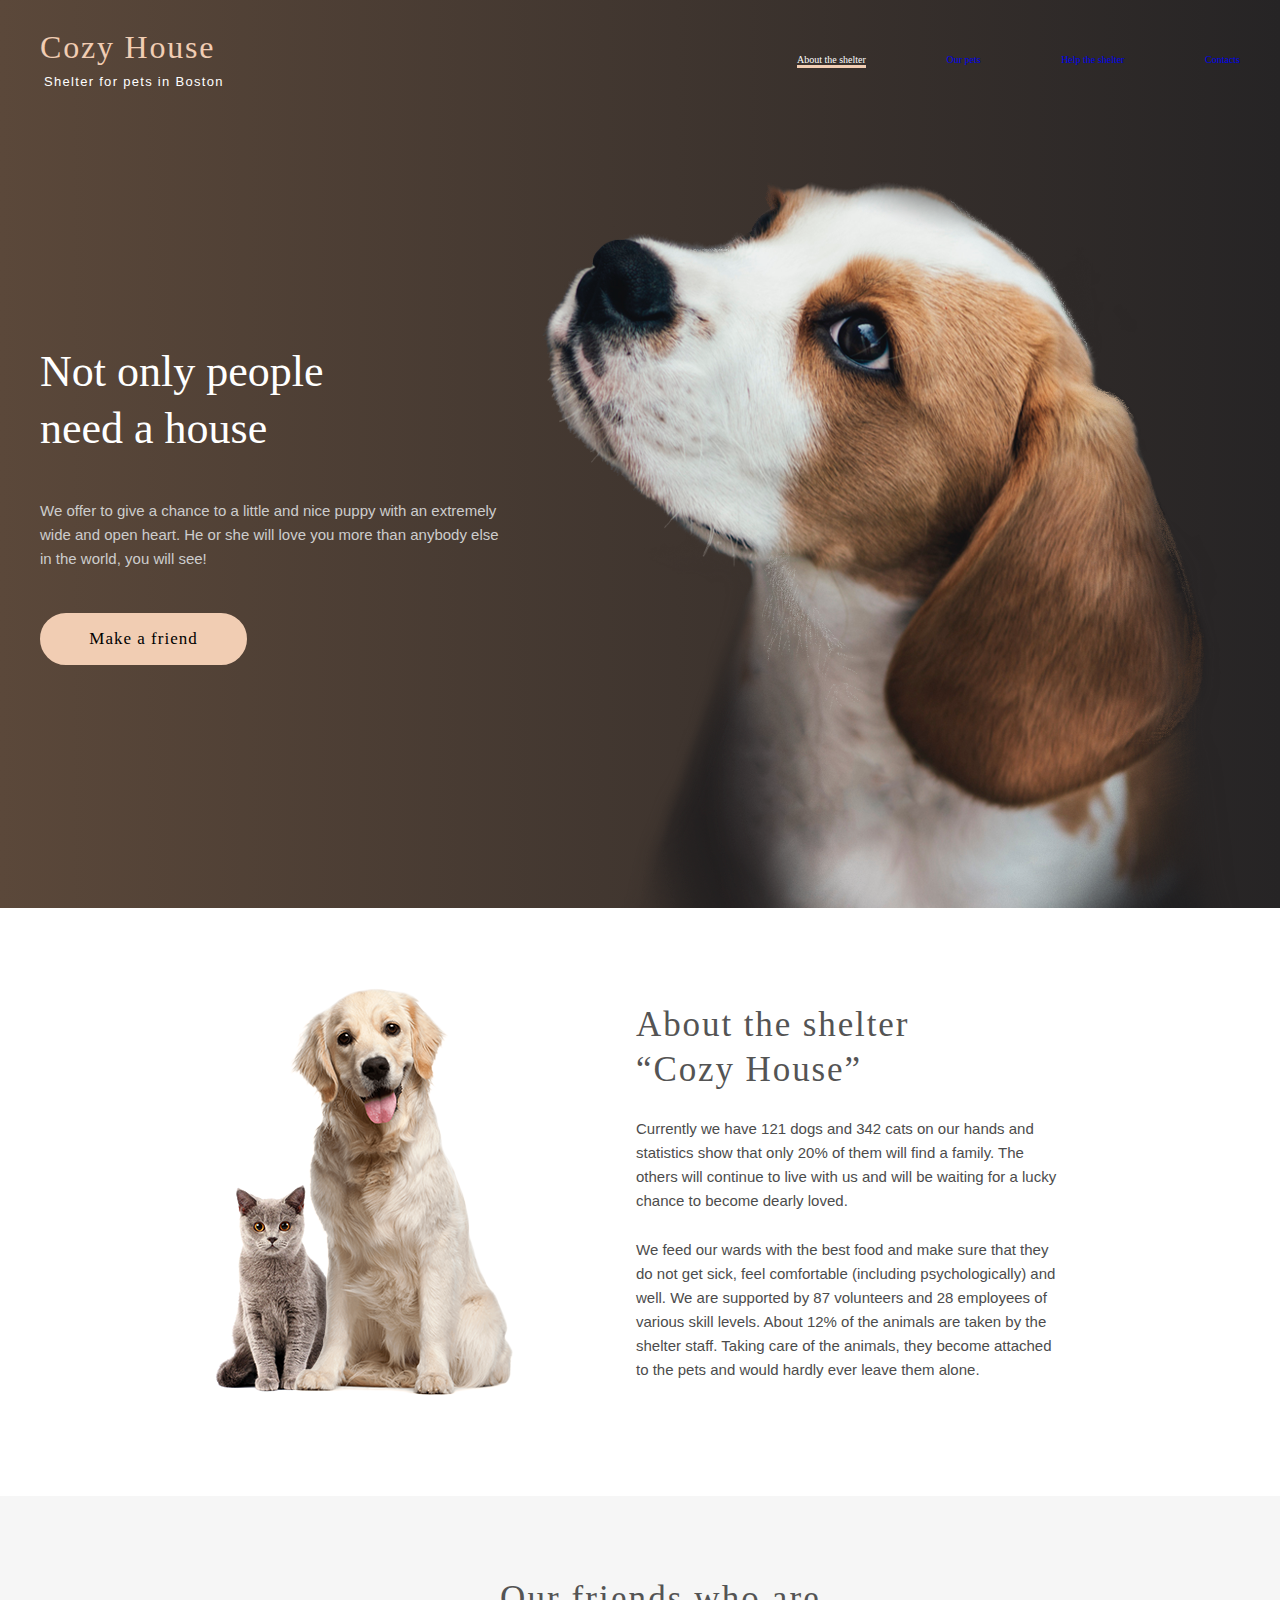
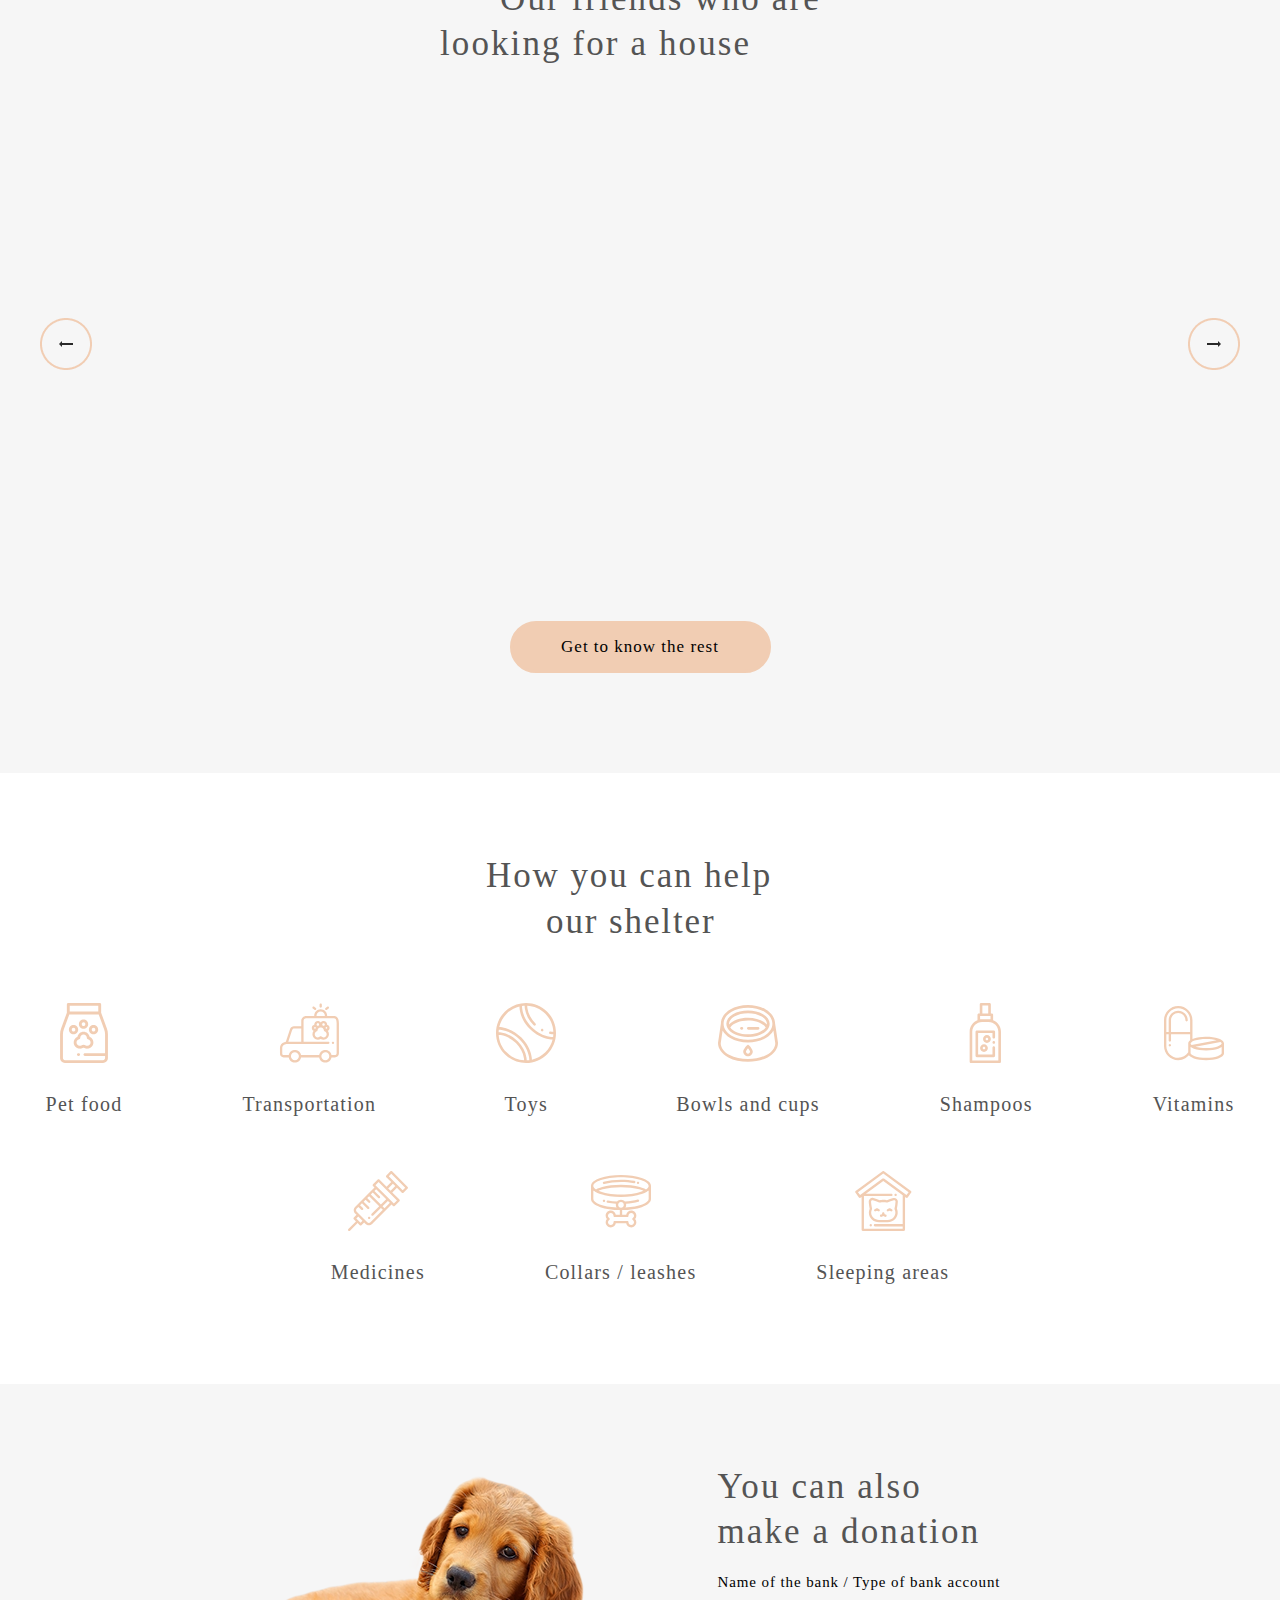
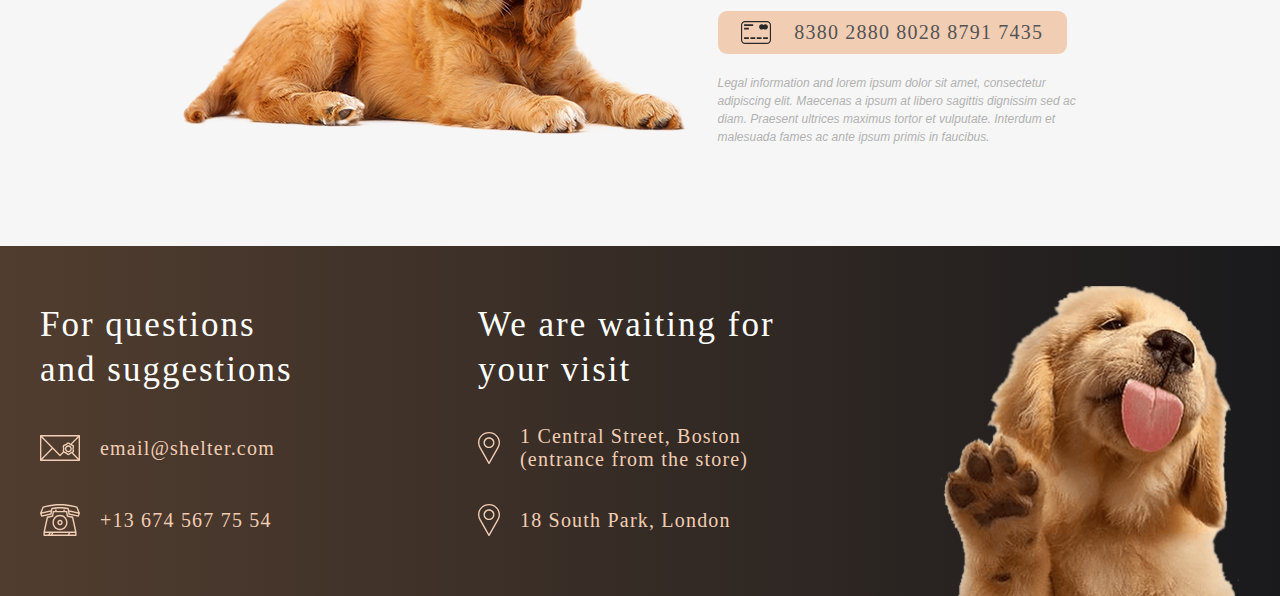
==== commit 9e8b36ed: "fix: del less code" ====
--- a/index.html
+++ b/index.html
@@ -6,9 +6,8 @@
     <title>Shelter</title>
     <link rel="stylesheet" href="./assets/normalize.css" />
     <link rel="stylesheet" href="./css/style.css" />
-    <link rel="icon" href="../assets/icons/favicon.ico" />
-    <!-- <link rel="stylesheet" href="./css/pets.css" />
-    <link rel="stylesheet" href="./css/main.css" /> -->
+   <link rel="stylesheet" href="./css/pets.css" />
+    <link rel="stylesheet" href="./css/main.css" />
     <link rel="icon" href="./favicon.ico" type="image/x-icon" />
   </head>
   <body>
--- a/css/style.css
+++ b/css/style.css
@@ -22,4 +22,50 @@
 .main-container{
   width: 100vw;
   height: 100vh;
+}
+
+.wrapper {
+  margin: auto;
+  max-width: 1280px;
+  box-sizing: border-box;
+  width: 100%;
+  padding: 0 40px;
+}
+
+.header__navigation {
+  width: 443px;
+  display: flex;
+  align-items: center;
+}
+
+.navigation {
+  display: flex;
+  flex-direction: row;
+  justify-content: space-between;
+  padding: 0;
+  margin: 0;
+  width: 100%;
+}
+
+.header_logo {
+  margin: 0;
+  font-size: 3.2rem;
+  color: #f1cdb3;
+  font-weight: 400;
+  font-family: Georgia, 'Times New Roman', Times, serif;
+  letter-spacing: 1.8px;
+  line-height: 3.5rem;
+  cursor: pointer;
+  transform: scale(1);
+  transition: 0.35s ease-in-out;
+}
+.header_logo:hover {
+  transform: scale(1.2);
+}
+
+
+.header_logo-line {
+  display: flex;
+  flex-direction: column;
+  justify-content: space-between;
 }--- a/css/pets.css
+++ b/css/pets.css
@@ -57,15 +57,8 @@
   display: block;
 }
 
-.wrapper {
-  margin: auto;
-  max-width: 1280px;
-  box-sizing: border-box;
-  width: 100%;
-  padding: 0 40px;
-}
-
-.header_wrapper {
+
+.header_wrapper__pets {
   background-color: #ffffff;
   height: 120px;
   display: flex;
@@ -74,22 +67,8 @@
   padding: 30px 40px;
 }
 
-.header__navigation {
-  width: 443px;
-  display: flex;
-  align-items: center;
-}
-
-.navigation {
-  display: flex;
-  flex-direction: row;
-  justify-content: space-between;
-  margin: 0;
-  width: 100%;
-  padding: 0;
-}
-
-.header_logo {
+
+/* .header_logo {
   margin: 0;
   font-size: 3.2rem;
   color: #545454;
@@ -97,13 +76,13 @@
   font-family: Georgia, 'Times New Roman', Times, serif;
   letter-spacing: 0.06em;
   line-height: 110%;
-}
+} */
 
 .header_logo a {
   color: #545454;
 }
 
-.header_subline {
+.header_subline__pets {
   color: #292929;
   font-family: Arial, Helvetica, sans-serif;
   font-size: 1.3rem;
@@ -114,7 +93,7 @@
   padding-bottom: 1px;
 }
 
-.navigation__link {
+.navigation-link__pets {
   list-style-type: none;
   line-height: 2.4rem;
   font-size: 1.5rem;
@@ -127,11 +106,6 @@
   border-bottom: #f1cdb3 3px solid;
   width: auto;
   color: #545454;
-}
-.header_logo-line {
-  display: flex;
-  flex-direction: column;
-  justify-content: space-between;
 }
 
 .pets_wrapper {
@@ -439,7 +413,7 @@
 }
 
 @media (max-width: 1279px) {
-  .header_wrapper {
+  .header_wrapper__pets {
     padding: 30px;
   }
   .pets_wrapper {
@@ -506,7 +480,7 @@
     width: auto;
     background-color: #000000;
   }
-  .header_wrapper {
+  .header_wrapper__pets {
     padding: 30px 20px;
   }
   .pets_wrapper {
--- a/css/main.css
+++ b/css/main.css
@@ -34,13 +34,6 @@
 .friends {
   background-color: #f6f6f6;
 }
-.wrapper {
-  margin: auto;
-  max-width: 1280px;
-  box-sizing: border-box;
-  width: 100%;
-  padding: 0 40px;
-}
 
 .header_wrapper {
   height: 90px;
@@ -50,35 +43,8 @@
   padding: 30px 40px 0;
 }
 
-.header__navigation {
-  width: 443px;
-  display: flex;
-  align-items: center;
-}
-.navigation {
-  display: flex;
-  flex-direction: row;
-  justify-content: space-between;
-  padding: 0;
-  margin: 0;
-  width: 100%;
-}
-
-.header_logo {
-  margin: 0;
-  font-size: 3.2rem;
-  color: #f1cdb3;
-  font-weight: 400;
-  font-family: Georgia, 'Times New Roman', Times, serif;
-  letter-spacing: 1.8px;
-  line-height: 3.5rem;
-  cursor: pointer;
-  transform: scale(1);
-  transition: 0.35s ease-in-out;
-}
-.header_logo:hover {
-  transform: scale(1.2);
-}
+
+
 
 .header_subline {
   color: #fff;
@@ -90,18 +56,6 @@
   margin: 0;
 }
 
-.navigation__link {
-  list-style-type: none;
-  font: 400 1.5rem/2.4rem Arial;
-  display: flex;
-  color: #cdcdcd;
-  align-items: flex-end;
-  padding-bottom: 3px;
-  cursor: pointer;
-  text-decoration: none;
-  transform: scale(1);
-  transition: 0.35s ease-in-out;
-}
 
 .navigation__link:hover {
   color: #fafafa;
@@ -113,12 +67,6 @@
   color: #fff;
   border-bottom: #f1cdb3 3px solid;
   width: 114px;
-}
-
-.header_logo-line {
-  display: flex;
-  flex-direction: column;
-  justify-content: space-between;
 }
 
 .promo_wrapper {
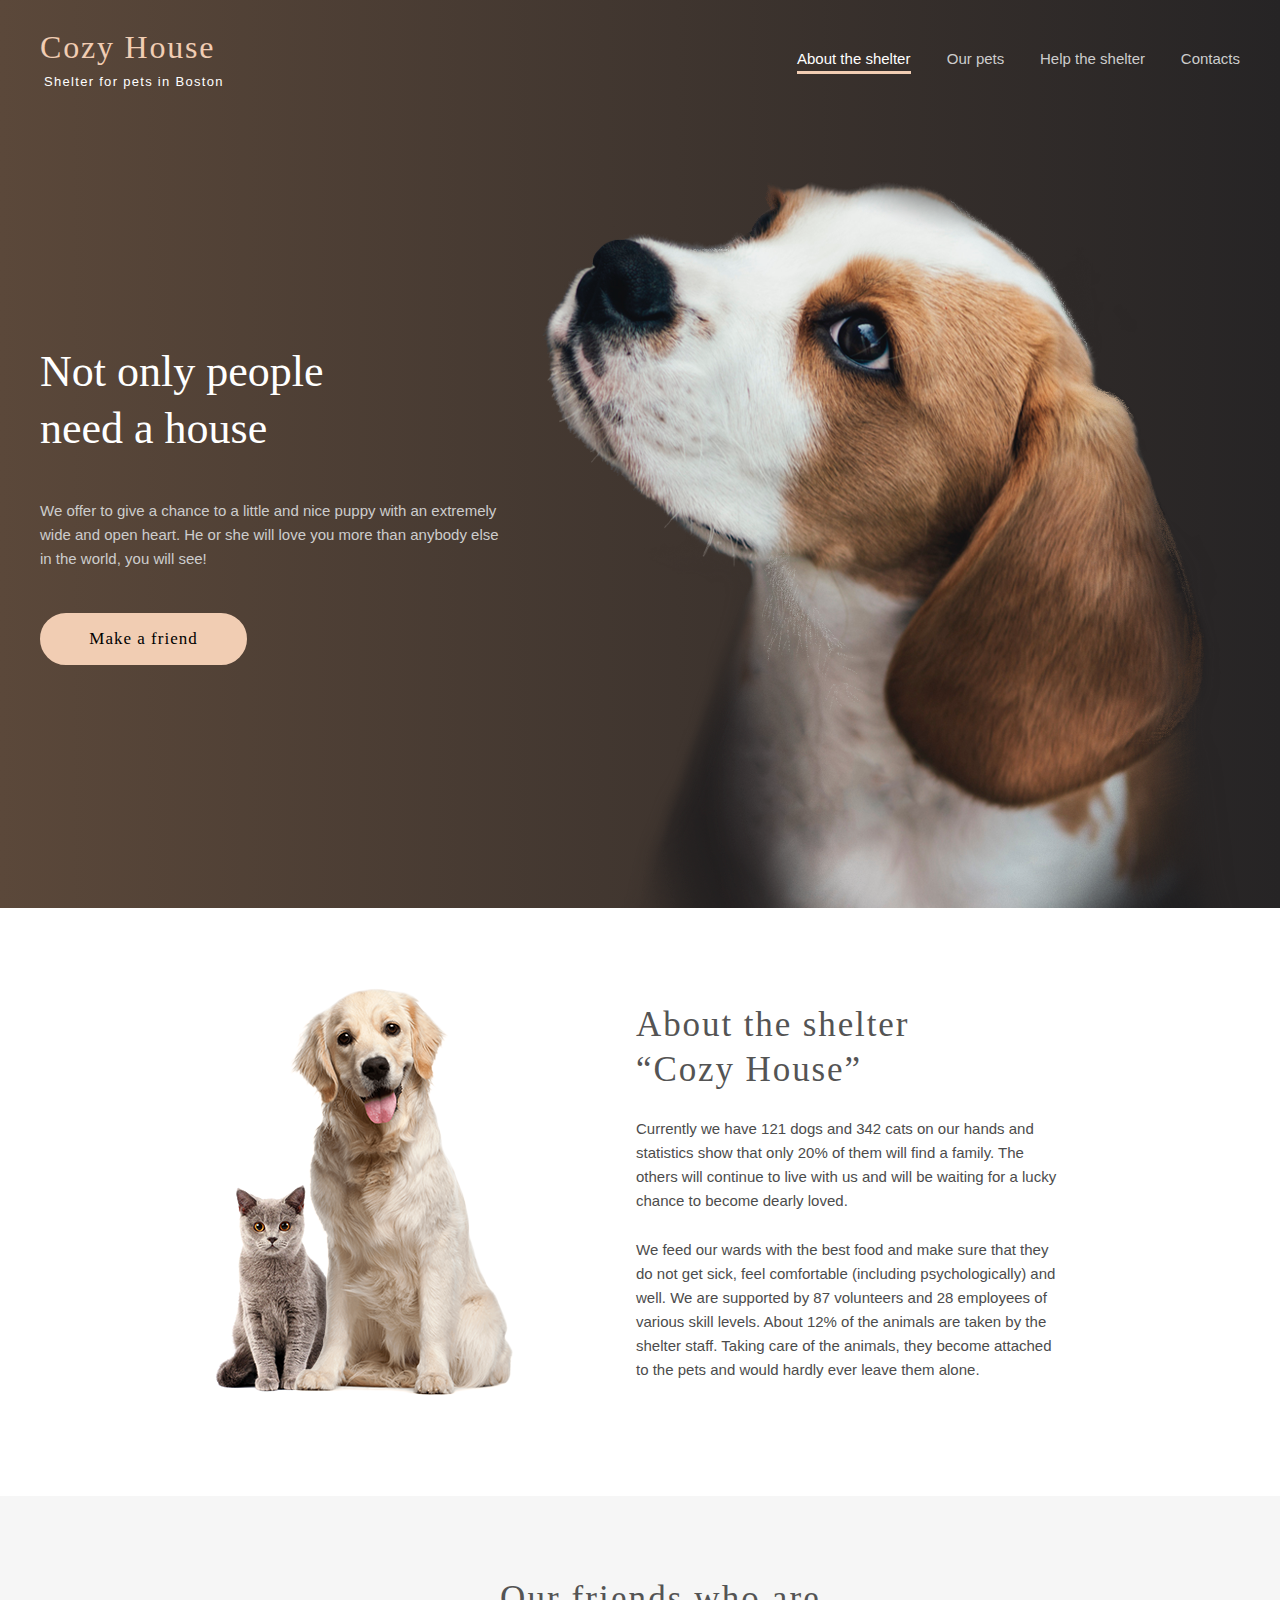
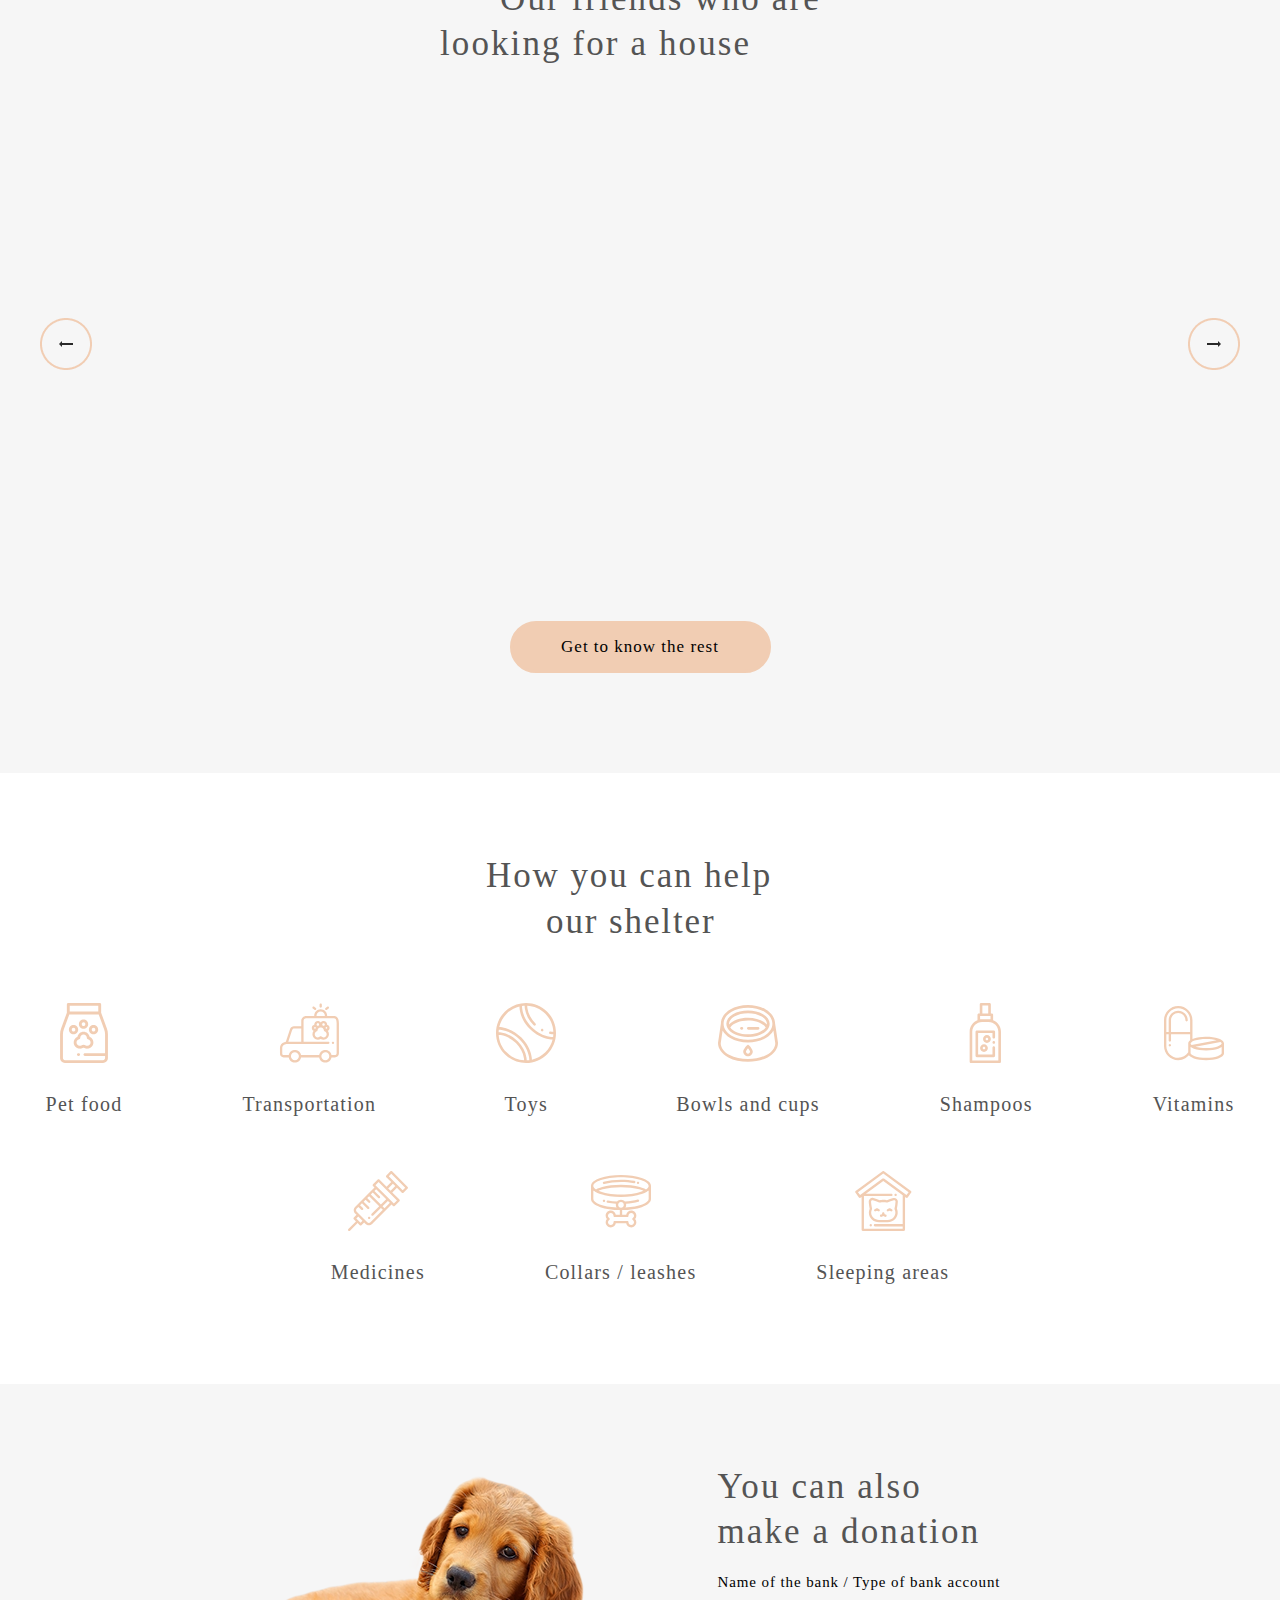
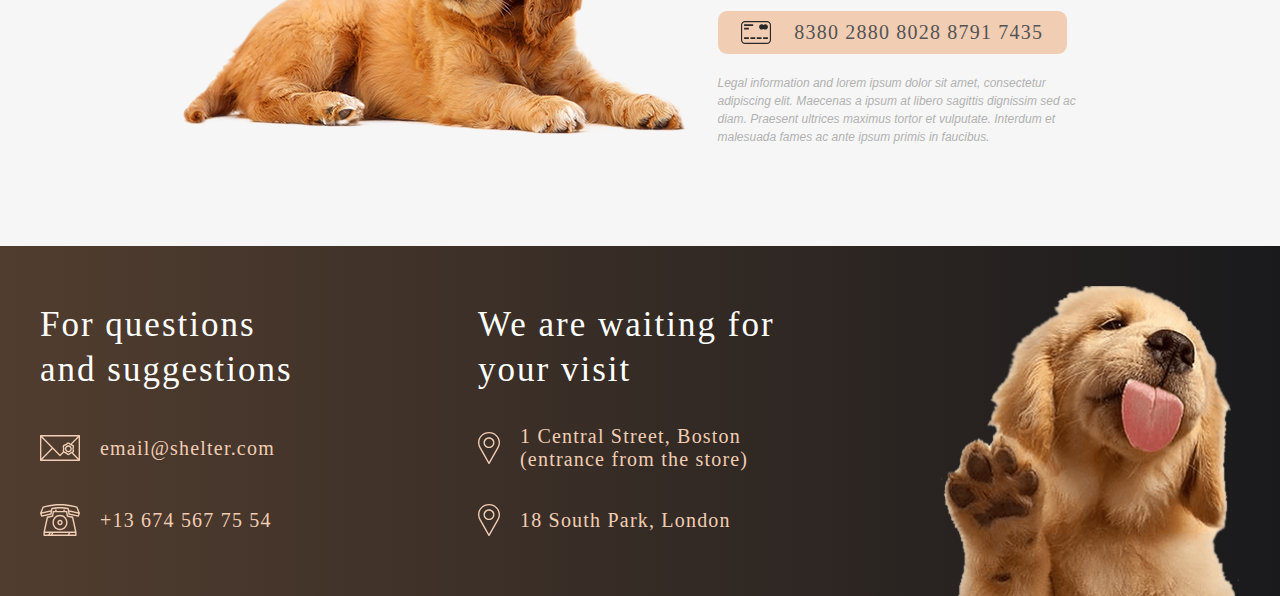
==== commit d055e020: "fix: del less css code" ====
--- a/index.html
+++ b/index.html
@@ -13,10 +13,52 @@
   <body>
     <div id="app" class="main-container"></div>
 
+    <footer id="footer">
+      <div class="wrapper footer_wrapper">
+        <div class="footer_questions footer_content">
+          <h3 class="footer_h3">For questions and suggestions</h3>
+          <div class="footer_block scale_class">
+            <img src="../assets/icons/icon-email.svg" alt="icon email" />
+            <a href="mailto:email@shelter.com">email@shelter.com</a>
+          </div>
+          <div class="footer_block scale_class">
+            <img src="../assets/icons/icon-phone.svg" alt="icon phone" /><a
+              href="tel:+136745677554"
+              >+13 674 567 75 54</a
+            >
+          </div>
+        </div>
+        <div class="footer_location footer_content">
+          <h3 class="footer_h3">We are waiting for your visit</h3>
+          <div class="footer_block scale_class">
+            <img src="../assets/icons/icon-marker.svg" alt="icon marker" />
+            <a
+              target="_blank"
+              href="https://www.google.com/maps/place/Monument+to+Albert+Camus/@48.3244625,3.0820716,18.97z/data=!4m14!1m7!3m6!1s0x47ef6af8e304ee1f:0x2e5e75983331b28c!2sMonument+to+Albert+Camus!8m2!3d48.3244497!4d3.08232!16s%2Fg%2F11fztqpxnb!3m5!1s0x47ef6af8e304ee1f:0x2e5e75983331b28c!8m2!3d48.3244497!4d3.08232!16s%2Fg%2F11fztqpxnb"
+              >1 Central Street, Boston (entrance from the store)</a
+            >
+          </div>
+          <div class="footer_block scale_class sec_location">
+            <img
+              src="../assets/icons/icon-marker-1.svg"
+              alt="icon market"
+            /><a href="https://goo.gl/maps/SQEacFiShvM2a3mR8" target="_blank"
+              >18 South Park, London</a
+            >
+          </div>
+        </div>
+        <img
+          src="../assets/images/footer-puppy.png"
+          alt="cute puppy"
+          class="footer_puppy"
+        />
+      </div>
+    </footer>
     <div>
       <script src="js/route.js"></script>
       <script src="js/router.js"></script>
       <script src="js/app.js"></script>
     </div>
+    
   </body>
 </html>
--- a/css/style.css
+++ b/css/style.css
@@ -2,6 +2,7 @@
   font-size: 10px;
   scroll-behavior: smooth;
 }
+
 
 
 h3 {
@@ -19,10 +20,10 @@
   text-decoration: none;
 }
 
-.main-container{
+/* .main-container{
   width: 100vw;
   height: 100vh;
-}
+} */
 
 .wrapper {
   margin: auto;
--- a/css/pets.css
+++ b/css/pets.css
@@ -1,6 +1,3 @@
-
-
-
 h4 {
   font: 400 2rem/1 Georgia;
   letter-spacing: 0.06em;
@@ -15,20 +12,20 @@
   display: none;
 }
 .scale_class,
-.navigation__link,
+.navigation-link__pets,
 .header_logo,
 .button {
   transition: 0.35s ease-in-out;
   transform: scale(1);
 }
 .scale_class:hover,
-.navigation__link:hover,
+.navigation-link__pets:hover,
 .header_logo:hover,
 .button:hover {
   transform: scale(1.1);
 }
 
-.navigation__link:hover {
+.navigation-link__pets:hover {
   color: #292929;
 }
 
@@ -58,7 +55,7 @@
 }
 
 
-.header_wrapper__pets {
+.header-wrapper__pets {
   background-color: #ffffff;
   height: 120px;
   display: flex;
--- a/css/main.css
+++ b/css/main.css
@@ -1,10 +1,6 @@
-
-
 li {
   list-style-type: none;
 }
-
-
 
 .burger_nav {
   display: none;
@@ -26,7 +22,7 @@
 }
 
 .promo,
-header {
+.header_main {
   background-image: linear-gradient(to right, #5b483a, #262425);
 }
 
@@ -54,6 +50,19 @@
   line-height: 1.7rem;
   text-indent: 4px;
   margin: 0;
+}
+
+.navigation__link {
+  list-style-type: none;
+  font: 400 1.5rem/2.4rem Arial;
+  display: flex;
+  color: #cdcdcd;
+  align-items: flex-end;
+  padding-bottom: 3px;
+  cursor: pointer;
+  text-decoration: none;
+  transform: scale(1);
+  transition: 0.35s ease-in-out;
 }
 
 
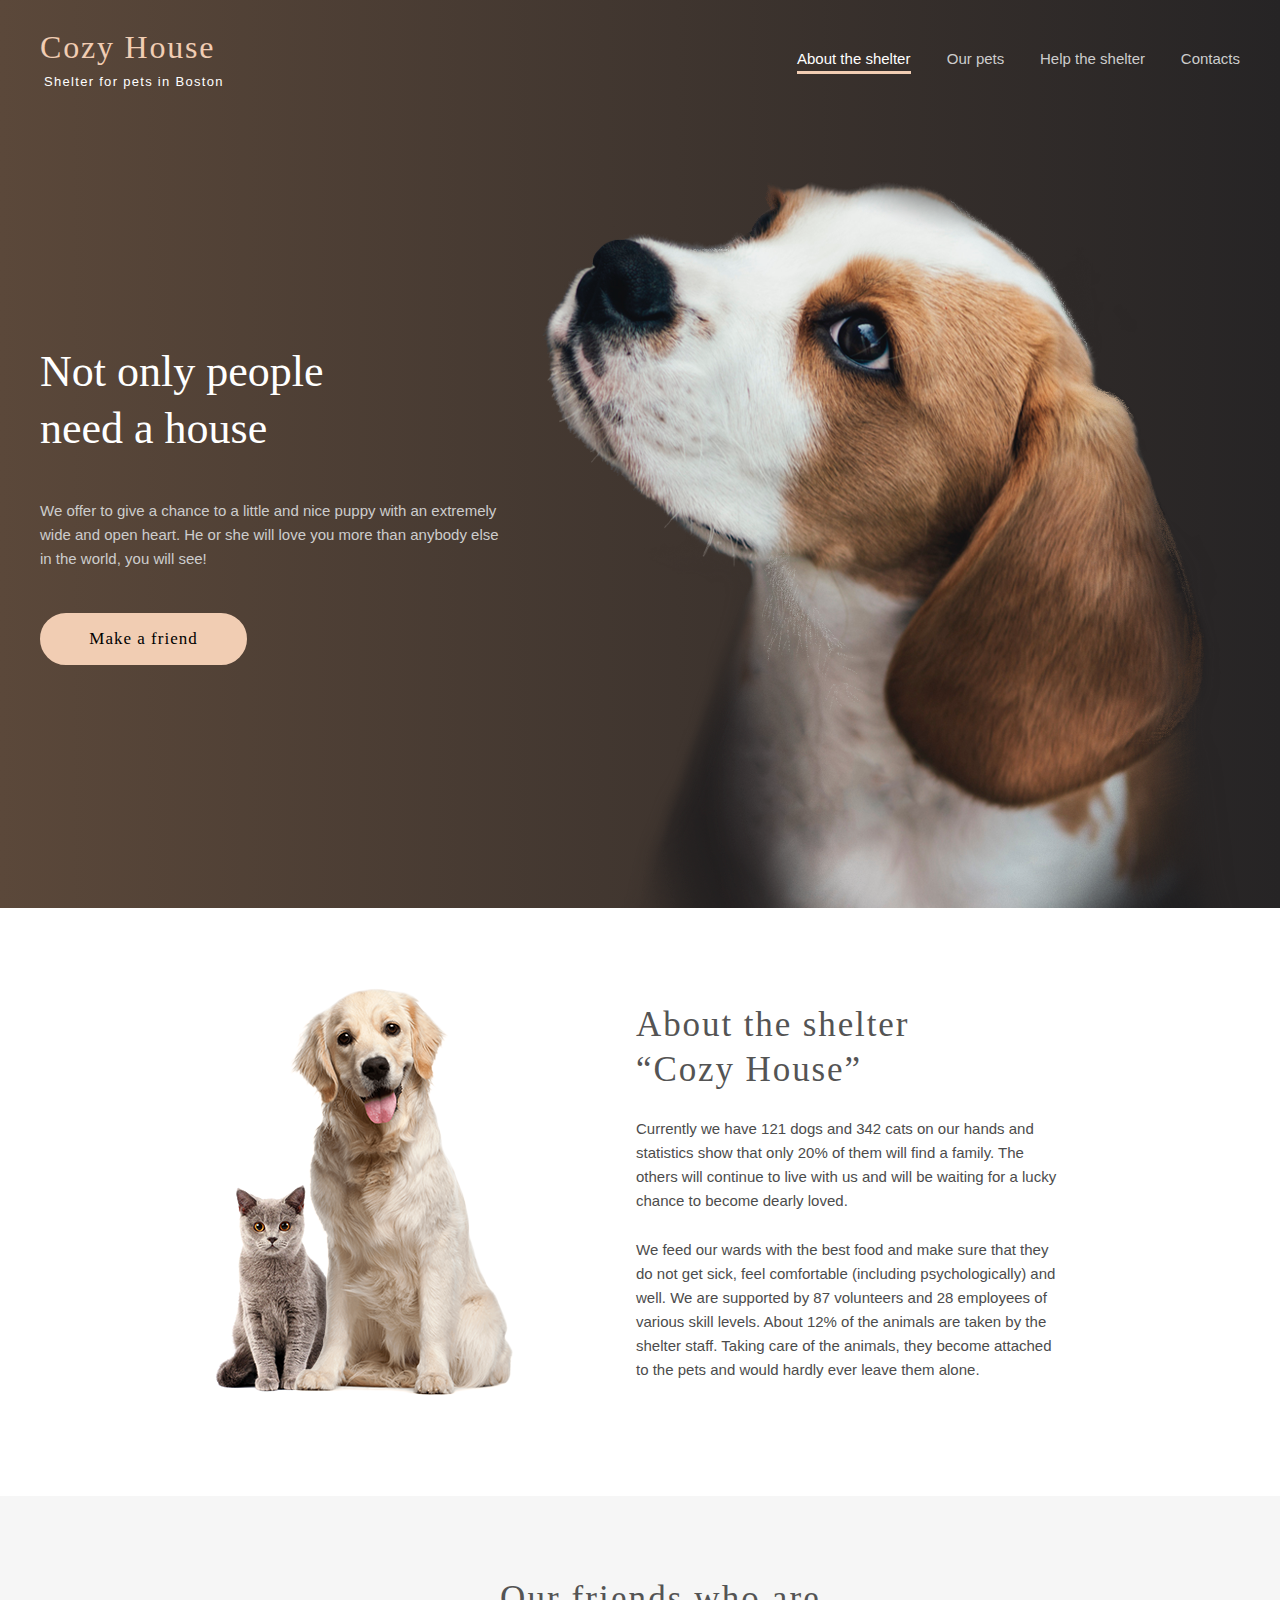
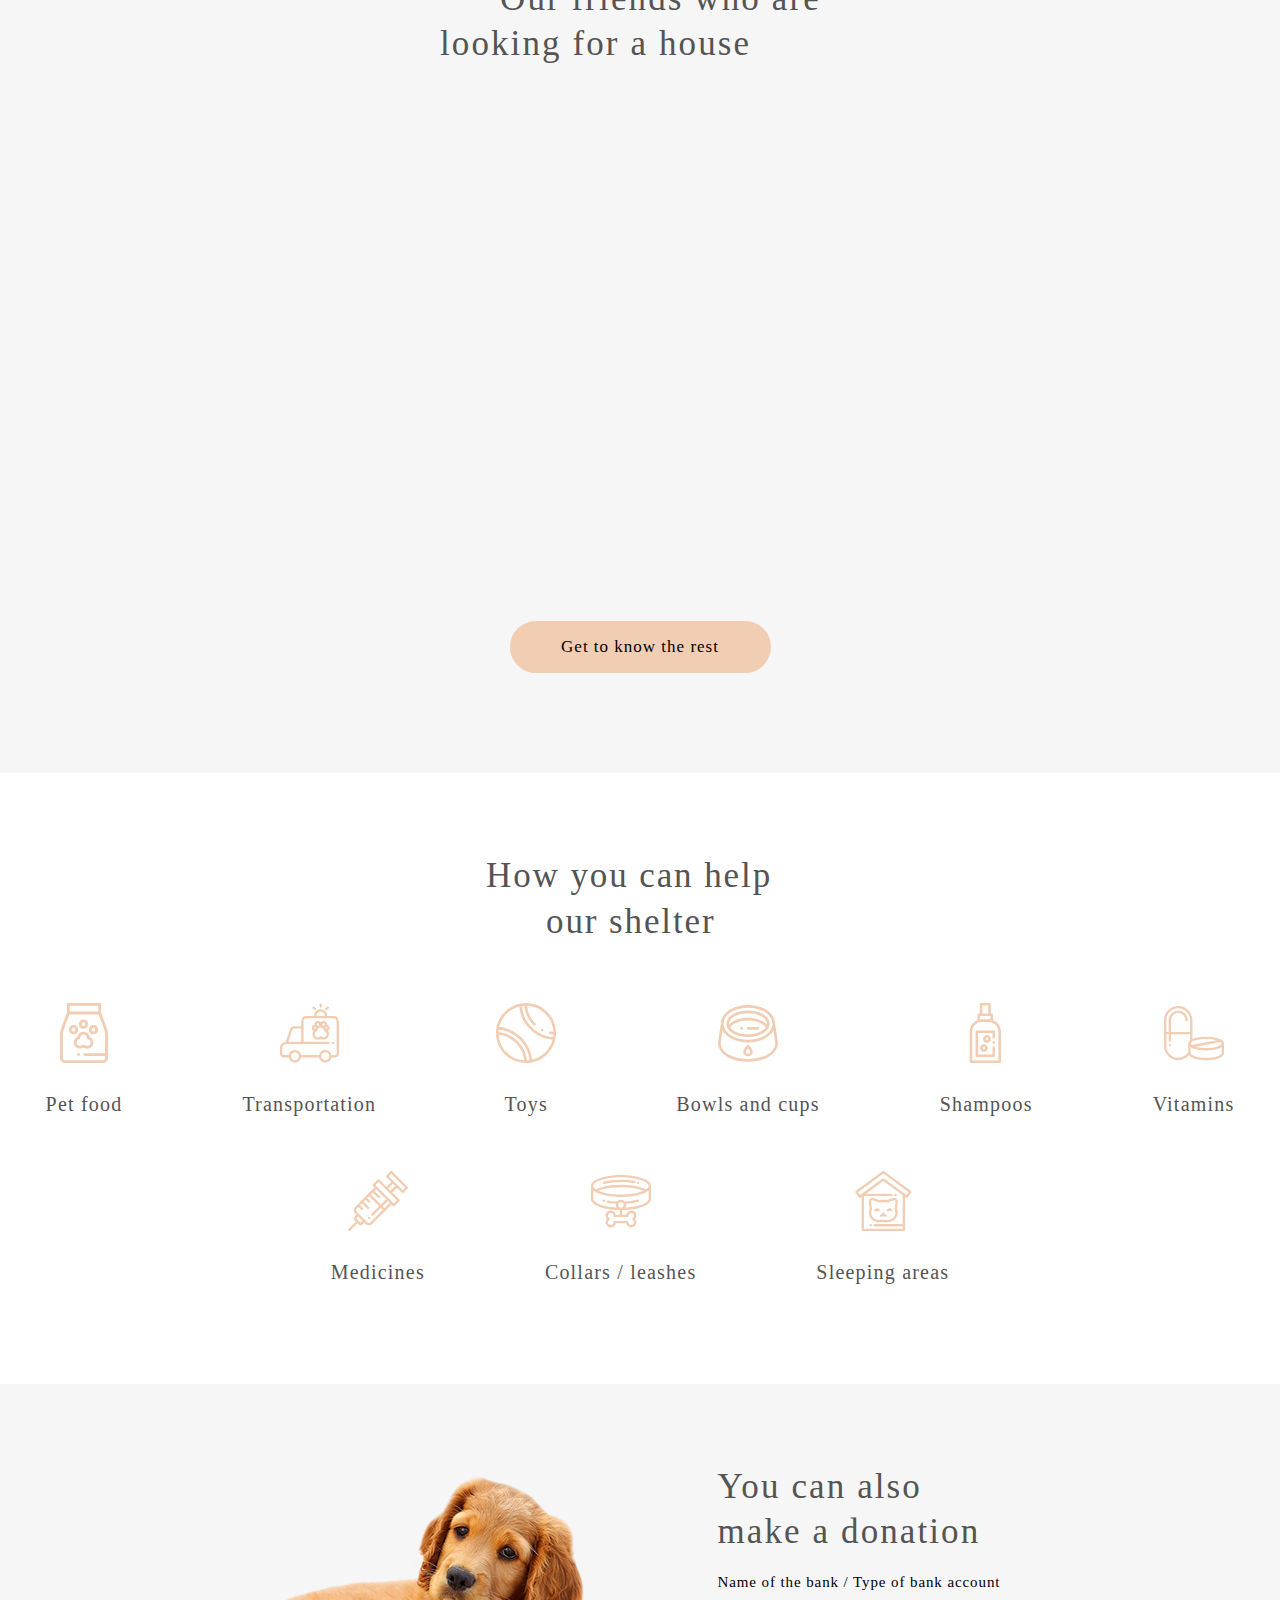
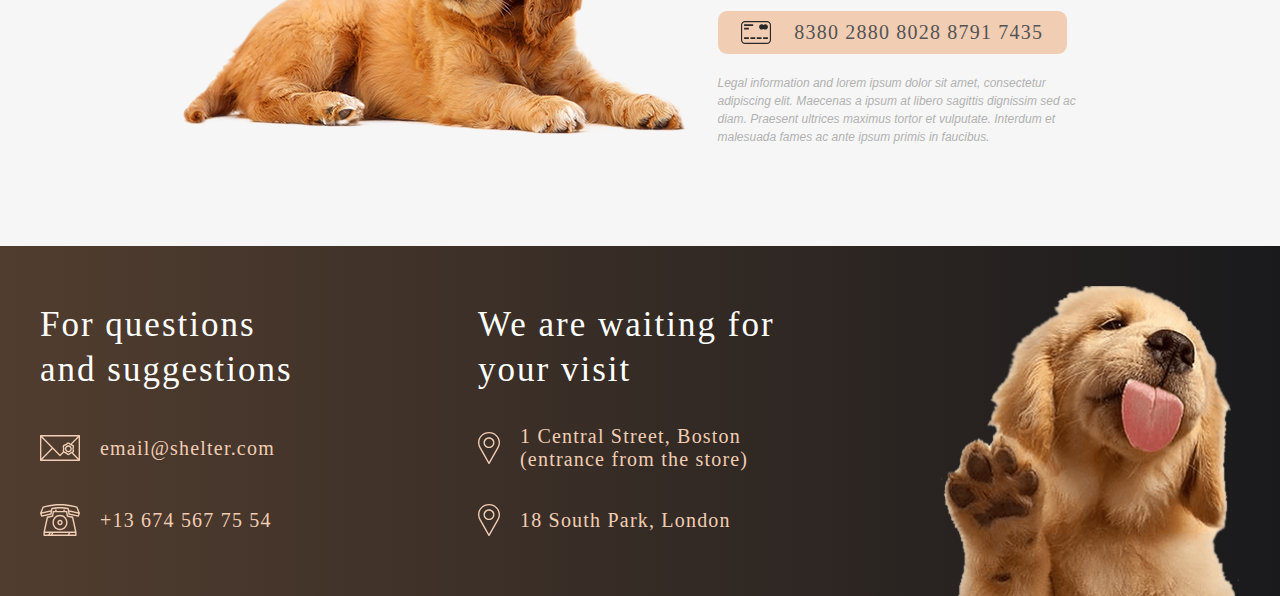
==== commit d6acf4d4: "fix: images path at json and css files" ====
--- a/index.html
+++ b/index.html
@@ -18,11 +18,11 @@
         <div class="footer_questions footer_content">
           <h3 class="footer_h3">For questions and suggestions</h3>
           <div class="footer_block scale_class">
-            <img src="../assets/icons/icon-email.svg" alt="icon email" />
+            <img src="./assets/icons/icon-email.svg" alt="icon email" />
             <a href="mailto:email@shelter.com">email@shelter.com</a>
           </div>
           <div class="footer_block scale_class">
-            <img src="../assets/icons/icon-phone.svg" alt="icon phone" /><a
+            <img src="./assets/icons/icon-phone.svg" alt="icon phone" /><a
               href="tel:+136745677554"
               >+13 674 567 75 54</a
             >
@@ -31,7 +31,7 @@
         <div class="footer_location footer_content">
           <h3 class="footer_h3">We are waiting for your visit</h3>
           <div class="footer_block scale_class">
-            <img src="../assets/icons/icon-marker.svg" alt="icon marker" />
+            <img src="./assets/icons/icon-marker.svg" alt="icon marker" />
             <a
               target="_blank"
               href="https://www.google.com/maps/place/Monument+to+Albert+Camus/@48.3244625,3.0820716,18.97z/data=!4m14!1m7!3m6!1s0x47ef6af8e304ee1f:0x2e5e75983331b28c!2sMonument+to+Albert+Camus!8m2!3d48.3244497!4d3.08232!16s%2Fg%2F11fztqpxnb!3m5!1s0x47ef6af8e304ee1f:0x2e5e75983331b28c!8m2!3d48.3244497!4d3.08232!16s%2Fg%2F11fztqpxnb"
@@ -40,7 +40,7 @@
           </div>
           <div class="footer_block scale_class sec_location">
             <img
-              src="../assets/icons/icon-marker-1.svg"
+              src="./assets/icons/icon-marker-1.svg"
               alt="icon market"
             /><a href="https://goo.gl/maps/SQEacFiShvM2a3mR8" target="_blank"
               >18 South Park, London</a
@@ -48,7 +48,7 @@
           </div>
         </div>
         <img
-          src="../assets/images/footer-puppy.png"
+          src="./assets/images/footer-puppy.png"
           alt="cute puppy"
           class="footer_puppy"
         />
@@ -59,6 +59,5 @@
       <script src="js/router.js"></script>
       <script src="js/app.js"></script>
     </div>
-    
   </body>
 </html>
--- a/css/main.css
+++ b/css/main.css
@@ -229,12 +229,12 @@
 .friend_arrow {
   width: 52px;
   height: 52px;
-  background-image: url('../../assets/icons/button_arrow.png');
+  background-image: url('./assets/icons/button_arrow.png');
   transition: background-image 1s;
   cursor: pointer;
 }
 .friend_arrow:hover {
-  background-image: url('../../assets/icons/button_arrow_hover.png');
+  background-image: url('./assets/icons/button_arrow_hover.png');
 }
 
 .friend_arrow_rg {
